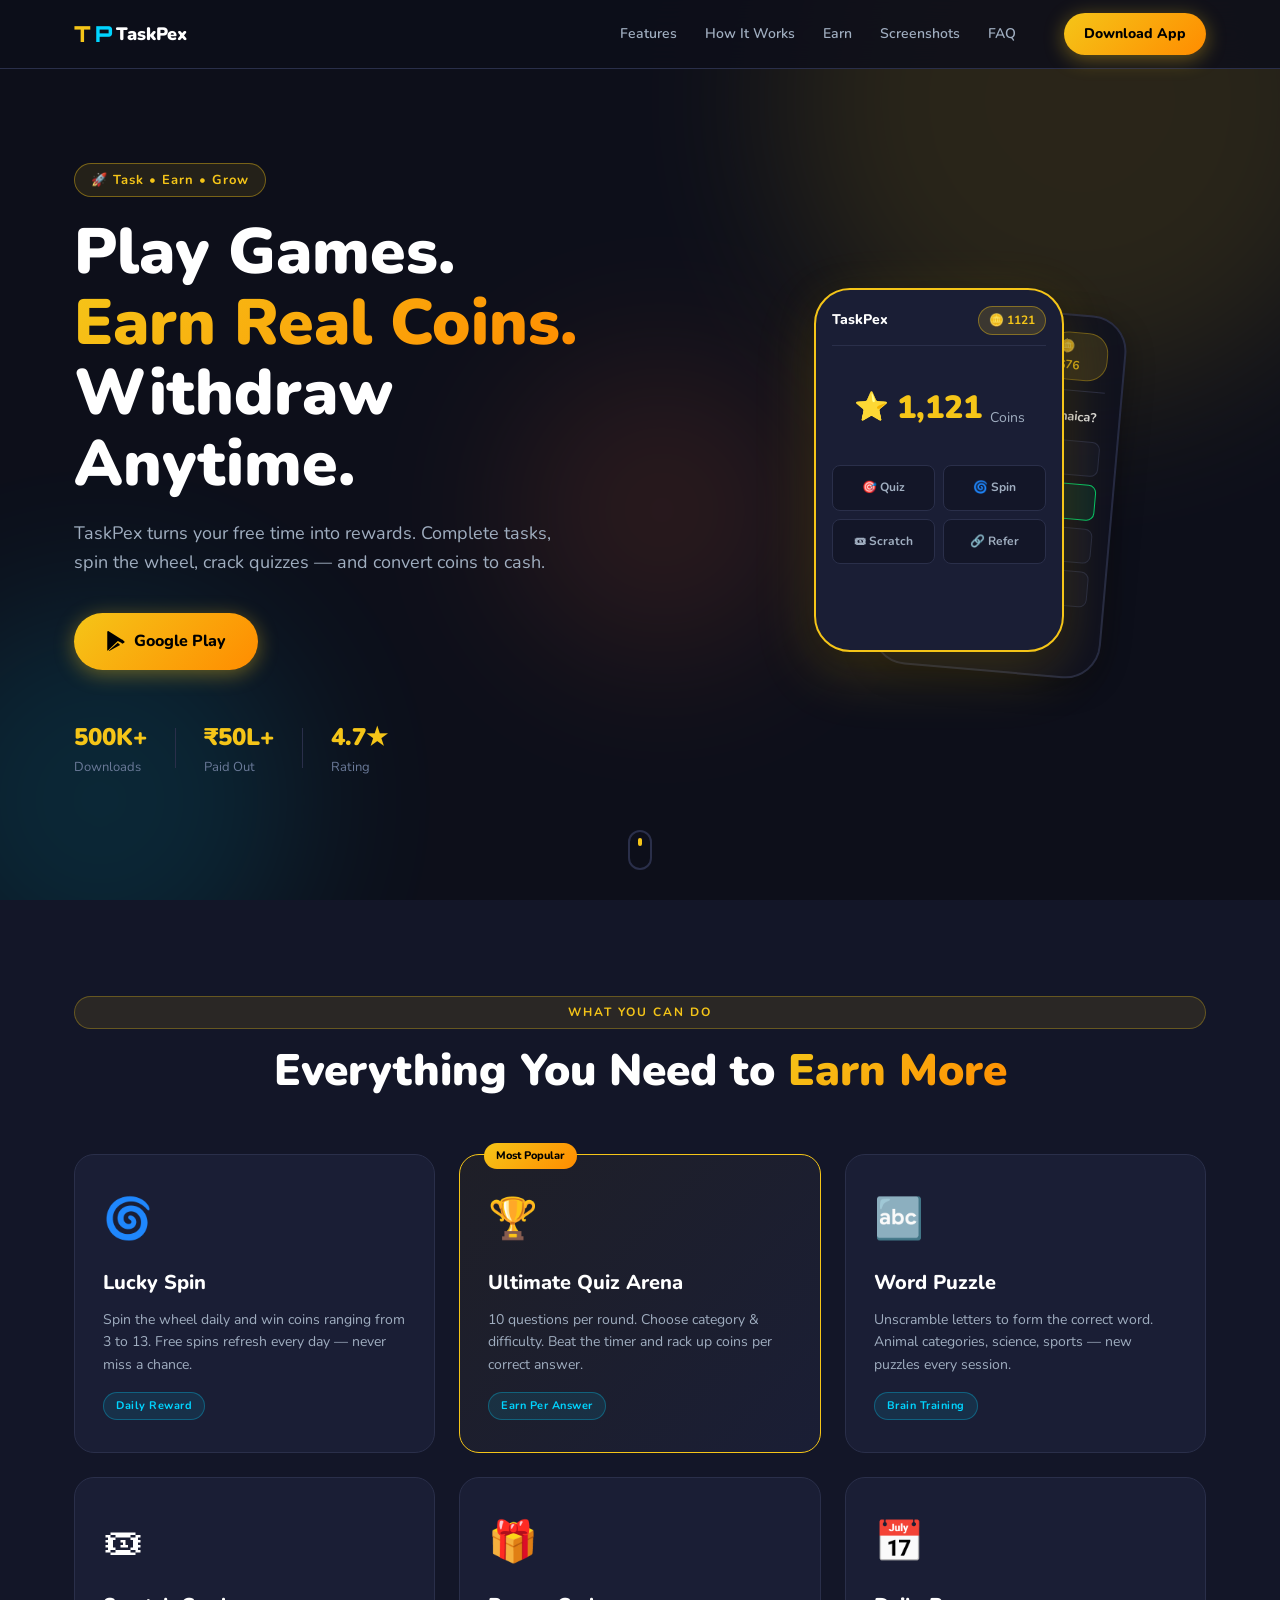
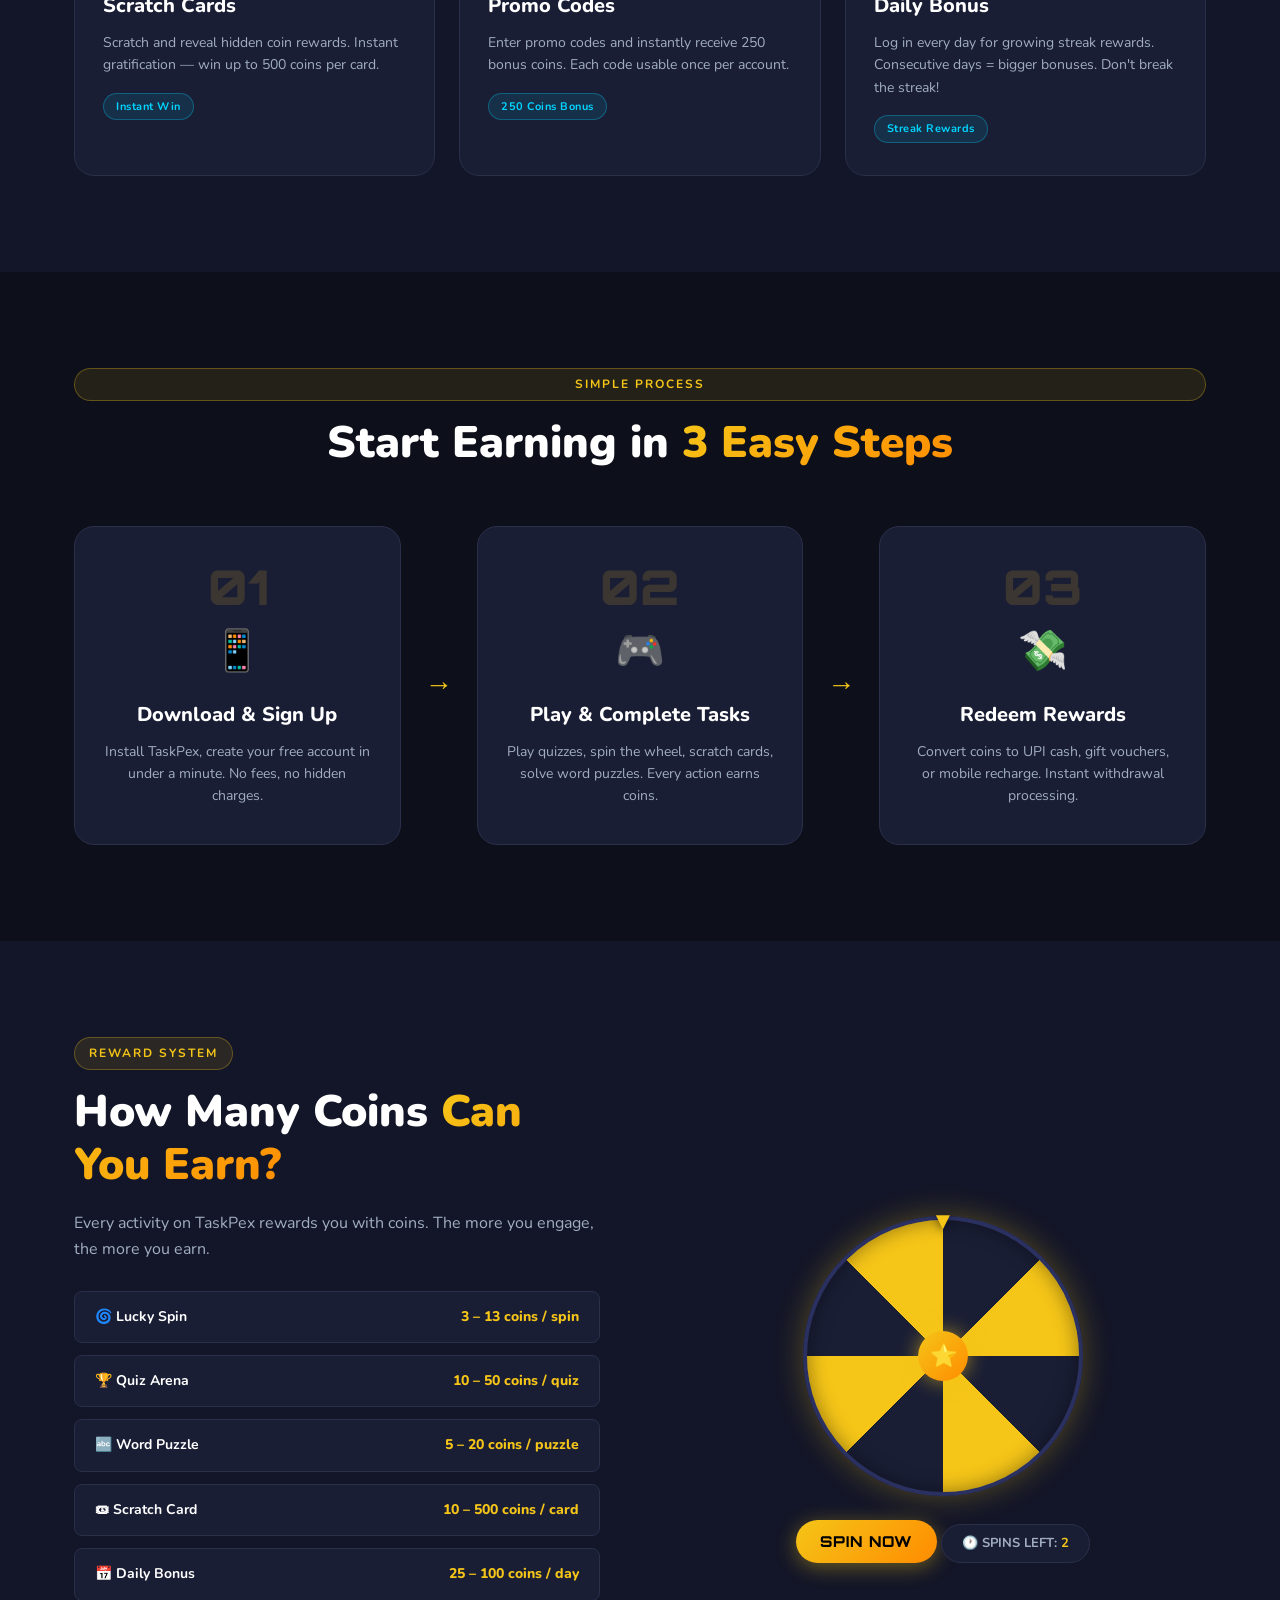
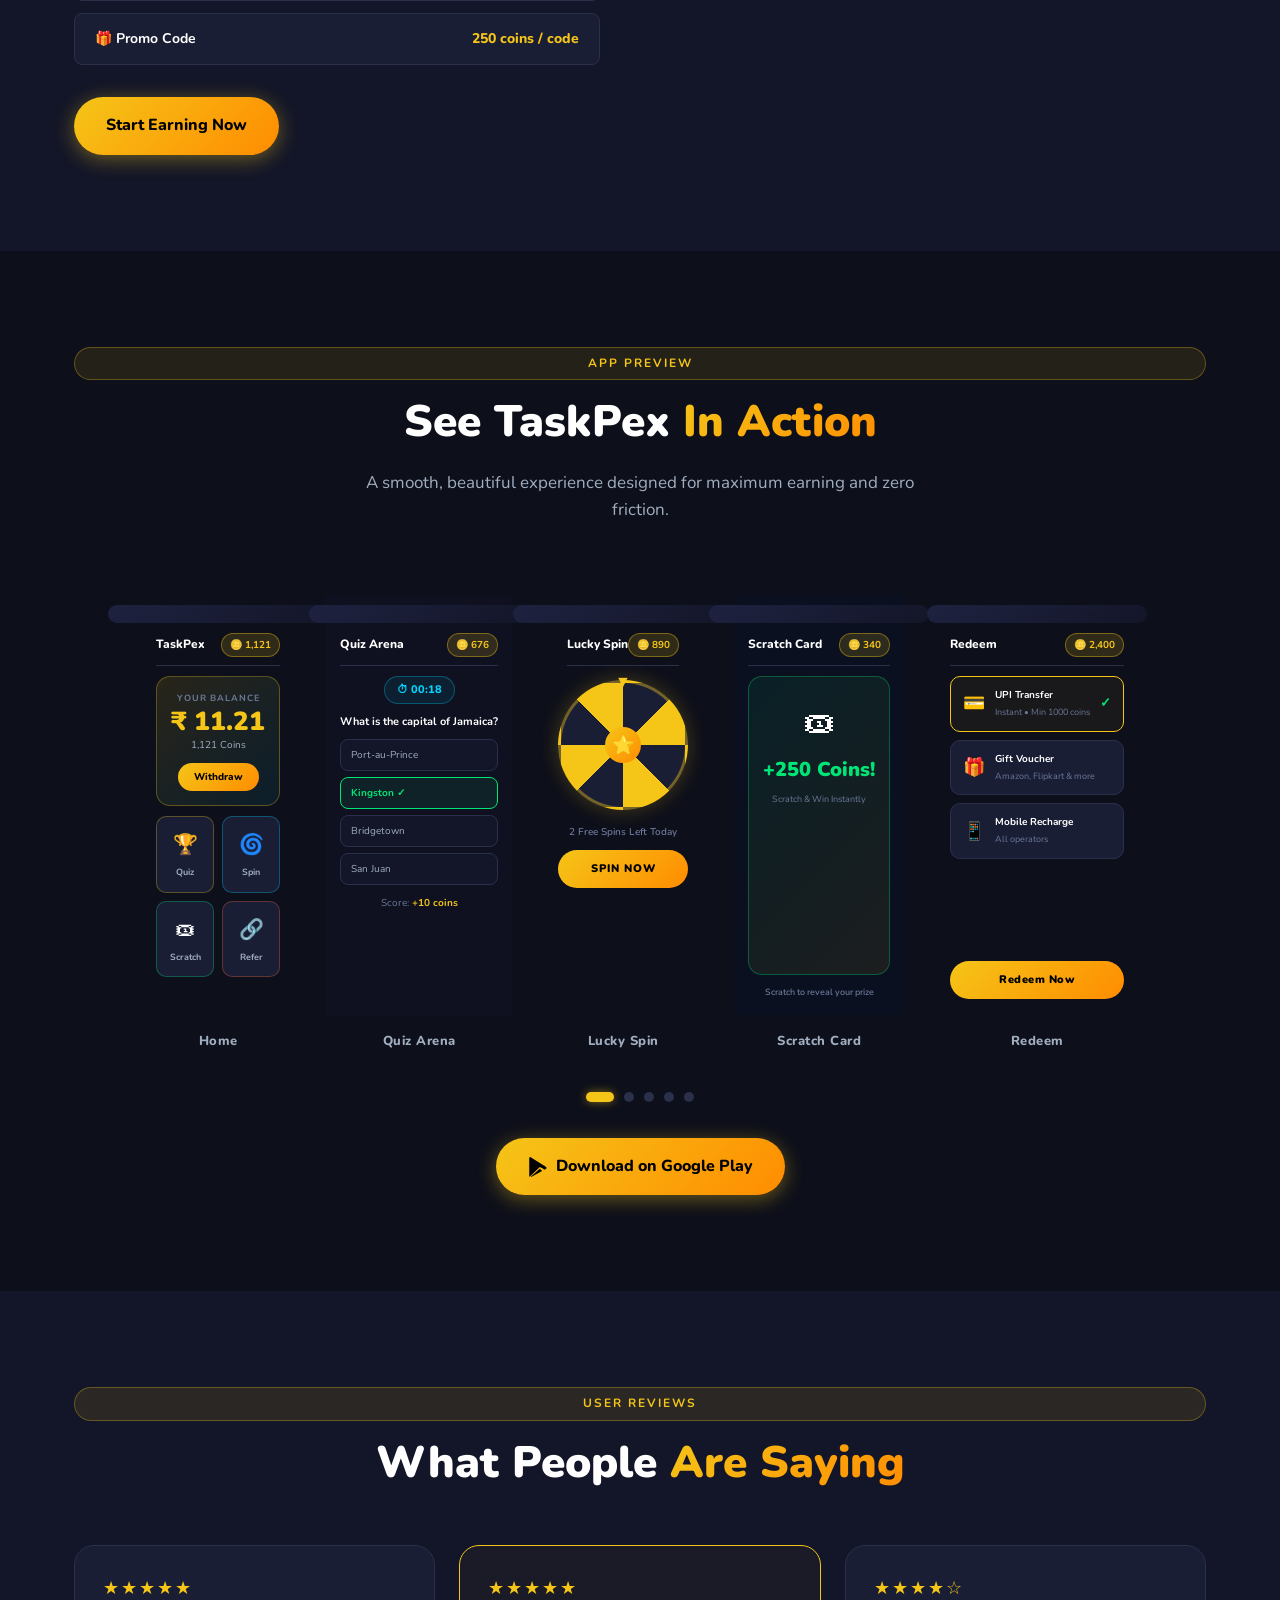
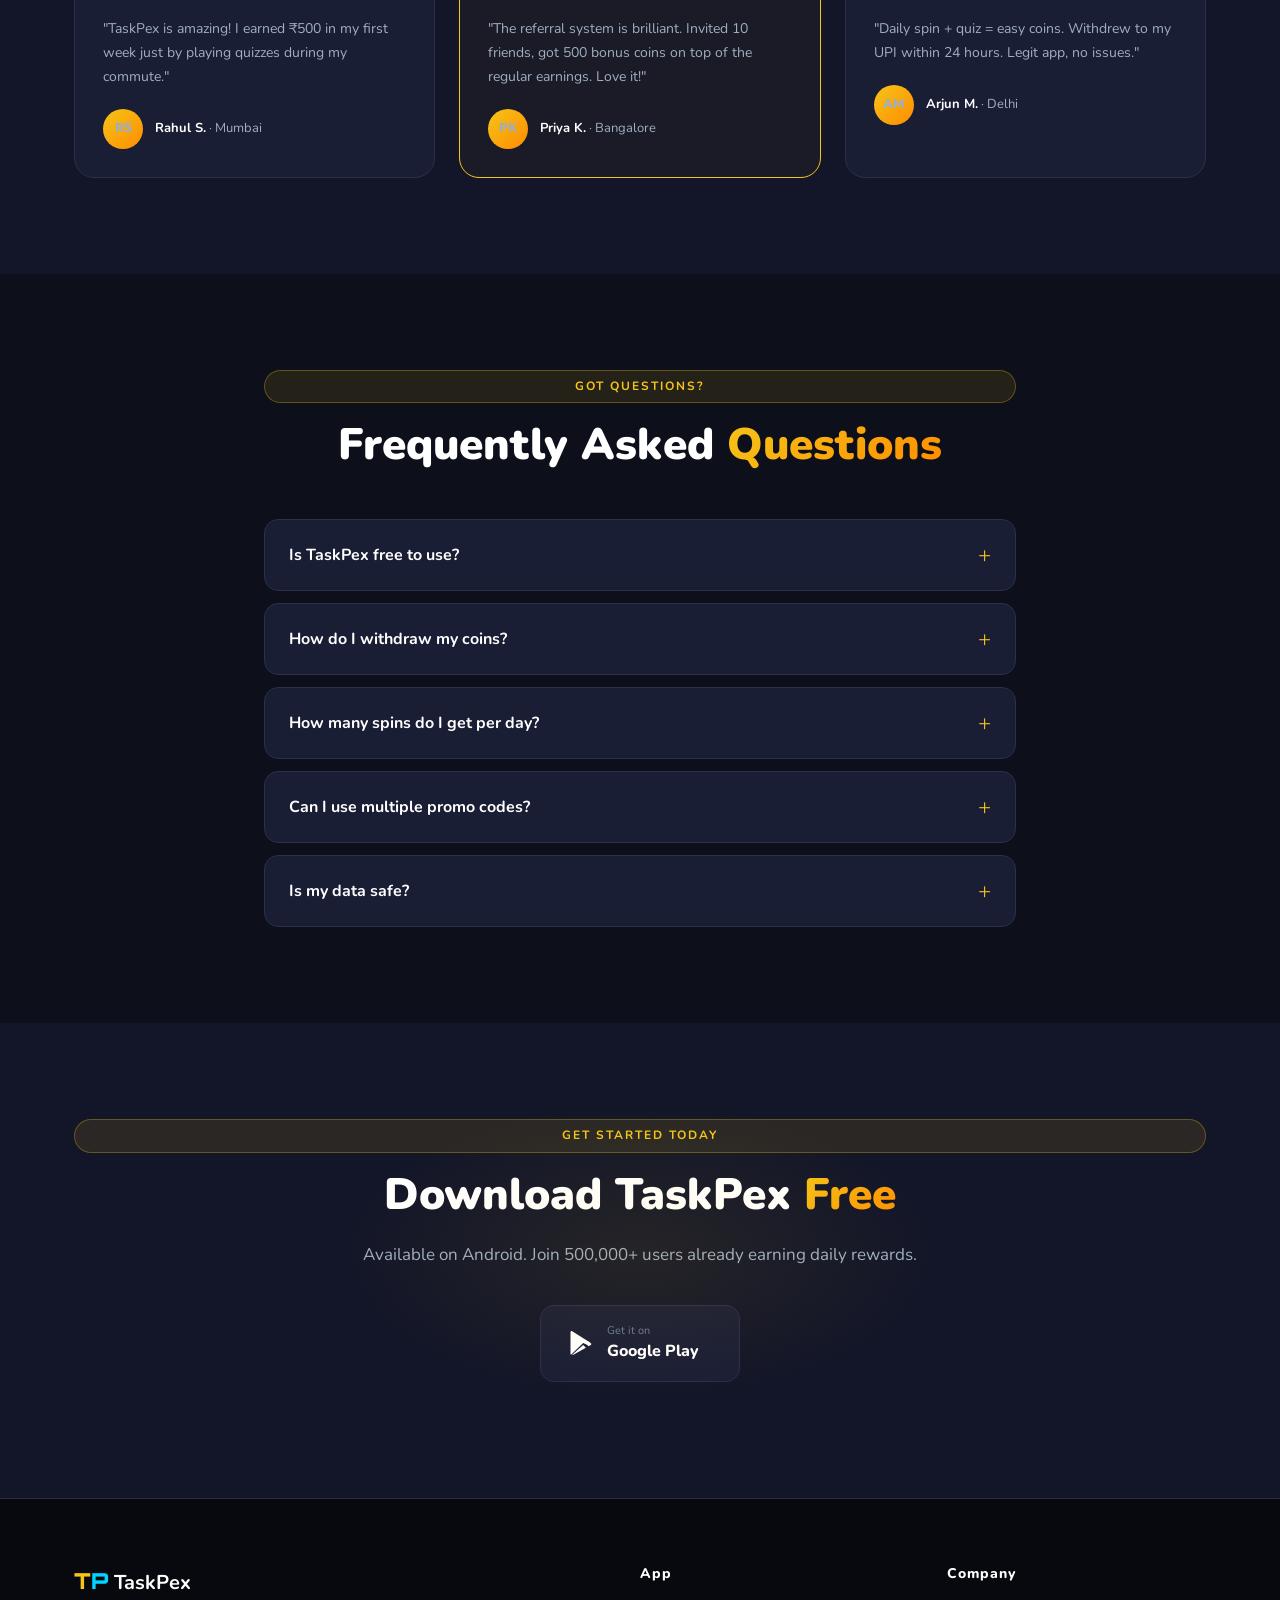
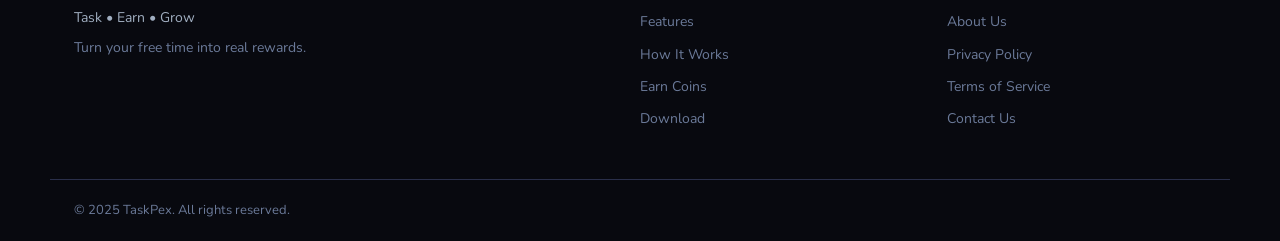
==== index.html @ 735c4cd2 "🚀 Initial release: TaskPex landing page - Dark-themed responsive landing page for the TaskPex Androi" ====
<!DOCTYPE html>
<html lang="en">
<head>
  <meta charset="UTF-8" />
  <meta name="viewport" content="width=device-width, initial-scale=1.0" />
  <title>TaskPex – Task • Earn • Grow</title>
  <link rel="stylesheet" href="css/style.css" />
  <link rel="preconnect" href="https://fonts.googleapis.com" />
  <link href="https://fonts.googleapis.com/css2?family=Nunito:wght@400;600;700;800;900&family=Orbitron:wght@700;900&display=swap" rel="stylesheet" />
</head>
<body>

  <!-- NAV -->
  <nav class="navbar" id="navbar">
    <div class="nav-inner">
      <a href="#" class="logo-wrap">
        <img src="images/logo.png" alt="TaskPex" class="logo-img" onerror="this.style.display='none';this.nextElementSibling.style.display='flex'" />
        <span class="logo-fallback" style="display:none">
          <span class="logo-t">T</span><span class="logo-p">P</span>
          <span class="logo-name">TaskPex</span>
        </span>
      </a>
      <ul class="nav-links">
        <li><a href="#features">Features</a></li>
        <li><a href="#how">How It Works</a></li>
        <li><a href="#earn">Earn</a></li>
        <li><a href="#screenshots">Screenshots</a></li>
        <li><a href="#faq">FAQ</a></li>
      </ul>
      <a href="#download" class="btn-primary nav-cta">Download App</a>
      <button class="hamburger" id="hamburger" aria-label="Menu">
        <span></span><span></span><span></span>
      </button>
    </div>
    <div class="mobile-menu" id="mobileMenu">
      <a href="#features">Features</a>
      <a href="#how">How It Works</a>
      <a href="#earn">Earn</a>
      <a href="#screenshots">Screenshots</a>
      <a href="#faq">FAQ</a>
      <a href="#download" class="btn-primary">Download App</a>
    </div>
  </nav>

  <!-- HERO -->
  <section class="hero" id="home">
    <div class="hero-bg-circles">
      <span class="circle c1"></span>
      <span class="circle c2"></span>
      <span class="circle c3"></span>
    </div>
    <div class="container hero-grid">
      <div class="hero-text">
        <span class="badge-pill">🚀 Task • Earn • Grow</span>
        <h1>Play Games.<br/><span class="gradient-text">Earn Real Coins.</span><br/>Withdraw Anytime.</h1>
        <p class="hero-sub">TaskPex turns your free time into rewards. Complete tasks, spin the wheel, crack quizzes — and convert coins to cash.</p>
        <div class="hero-actions">
          <a href="https://play.google.com/store/apps/details?id=com.app.taskpex" target="_blank" rel="noopener noreferrer" class="btn-primary btn-lg">
            <svg width="20" height="20" viewBox="0 0 24 24" fill="currentColor"><path d="M3.18 23.76c.37.21.8.22 1.19.03l12.54-7.03-2.76-2.77-10.97 9.77zm16.33-9.16L17.09 13l2.44-2.61-2.02-1.14L3.18.24C2.79.05 2.36.06 1.99.27L14.17 12 19.51 14.6zM1.99.27C1.7.46 1.5.8 1.5 1.23v21.54c0 .43.2.77.49.96L14.17 12 1.99.27zm17.52 9.97l-2.44 2.61 2.42 2.42 2.31-1.29c.66-.37.66-1.3 0-1.67l-2.29-2.07z"/></svg>
            Google Play
          </a>
        </div>
        <div class="hero-stats">
          <div class="stat"><span class="stat-num">500K+</span><span class="stat-label">Downloads</span></div>
          <div class="stat-divider"></div>
          <div class="stat"><span class="stat-num">₹50L+</span><span class="stat-label">Paid Out</span></div>
          <div class="stat-divider"></div>
          <div class="stat"><span class="stat-num">4.7★</span><span class="stat-label">Rating</span></div>
        </div>
      </div>
      <div class="hero-phones">
        <div class="phone-mockup phone-back">
          <div class="phone-screen screen-quiz">
            <div class="screen-header">
              <span class="screen-title">Ultimate Quiz Arena</span>
              <span class="coin-badge">🪙 676</span>
            </div>
            <div class="quiz-question">What is the capital of Jamaica?</div>
            <div class="quiz-options">
              <div class="quiz-opt">Port-au-Prince</div>
              <div class="quiz-opt correct">Kingston ✓</div>
              <div class="quiz-opt">Bridgetown</div>
              <div class="quiz-opt">San Juan</div>
            </div>
          </div>
        </div>
        <div class="phone-mockup phone-front">
          <div class="phone-screen screen-home">
            <div class="screen-header dark">
              <span class="screen-title">TaskPex</span>
              <span class="coin-badge">🪙 1121</span>
            </div>
            <div class="home-coins">
              <div class="coins-display">
                <span class="coins-icon">⭐</span>
                <span class="coins-val">1,121</span>
                <span class="coins-label">Coins</span>
              </div>
            </div>
            <div class="home-grid">
              <div class="home-card">🎯 Quiz</div>
              <div class="home-card">🌀 Spin</div>
              <div class="home-card">🎟 Scratch</div>
              <div class="home-card">🔗 Refer</div>
            </div>
          </div>
        </div>
      </div>
    </div>
    <div class="scroll-indicator">
      <span></span>
    </div>
  </section>

  <!-- FEATURES -->
  <section class="features section" id="features">
    <div class="container">
      <div class="section-label">What You Can Do</div>
      <h2 class="section-title">Everything You Need to <span class="gradient-text">Earn More</span></h2>
      <div class="features-grid">

        <div class="feature-card">
          <div class="feature-icon spin-icon">🌀</div>
          <h3>Lucky Spin</h3>
          <p>Spin the wheel daily and win coins ranging from 3 to 13. Free spins refresh every day — never miss a chance.</p>
          <div class="feature-tag">Daily Reward</div>
        </div>

        <div class="feature-card featured">
          <div class="feature-badge">Most Popular</div>
          <div class="feature-icon quiz-icon">🏆</div>
          <h3>Ultimate Quiz Arena</h3>
          <p>10 questions per round. Choose category & difficulty. Beat the timer and rack up coins per correct answer.</p>
          <div class="feature-tag">Earn Per Answer</div>
        </div>

        <div class="feature-card">
          <div class="feature-icon word-icon">🔤</div>
          <h3>Word Puzzle</h3>
          <p>Unscramble letters to form the correct word. Animal categories, science, sports — new puzzles every session.</p>
          <div class="feature-tag">Brain Training</div>
        </div>

        <div class="feature-card">
          <div class="feature-icon scratch-icon">🎟</div>
          <h3>Scratch Cards</h3>
          <p>Scratch and reveal hidden coin rewards. Instant gratification — win up to 500 coins per card.</p>
          <div class="feature-tag">Instant Win</div>
        </div>

        <div class="feature-card">
          <div class="feature-icon promo-icon">🎁</div>
          <h3>Promo Codes</h3>
          <p>Enter promo codes and instantly receive 250 bonus coins. Each code usable once per account.</p>
          <div class="feature-tag">250 Coins Bonus</div>
        </div>

        <div class="feature-card">
          <div class="feature-icon daily-icon">📅</div>
          <h3>Daily Bonus</h3>
          <p>Log in every day for growing streak rewards. Consecutive days = bigger bonuses. Don't break the streak!</p>
          <div class="feature-tag">Streak Rewards</div>
        </div>

      </div>
    </div>
  </section>

  <!-- HOW IT WORKS -->
  <section class="how section" id="how">
    <div class="container">
      <div class="section-label">Simple Process</div>
      <h2 class="section-title">Start Earning in <span class="gradient-text">3 Easy Steps</span></h2>
      <div class="steps-row">
        <div class="step-card">
          <div class="step-num">01</div>
          <div class="step-icon">📱</div>
          <h3>Download & Sign Up</h3>
          <p>Install TaskPex, create your free account in under a minute. No fees, no hidden charges.</p>
        </div>
        <div class="step-arrow">→</div>
        <div class="step-card">
          <div class="step-num">02</div>
          <div class="step-icon">🎮</div>
          <h3>Play & Complete Tasks</h3>
          <p>Play quizzes, spin the wheel, scratch cards, solve word puzzles. Every action earns coins.</p>
        </div>
        <div class="step-arrow">→</div>
        <div class="step-card">
          <div class="step-num">03</div>
          <div class="step-icon">💸</div>
          <h3>Redeem Rewards</h3>
          <p>Convert coins to UPI cash, gift vouchers, or mobile recharge. Instant withdrawal processing.</p>
        </div>
      </div>
    </div>
  </section>

  <!-- EARN SECTION -->
  <section class="earn section" id="earn">
    <div class="container earn-grid">
      <div class="earn-text">
        <div class="section-label">Reward System</div>
        <h2 class="section-title">How Many Coins <span class="gradient-text">Can You Earn?</span></h2>
        <p>Every activity on TaskPex rewards you with coins. The more you engage, the more you earn.</p>
        <div class="earn-table">
          <div class="earn-row">
            <span class="earn-activity">🌀 Lucky Spin</span>
            <span class="earn-range">3 – 13 coins / spin</span>
          </div>
          <div class="earn-row">
            <span class="earn-activity">🏆 Quiz Arena</span>
            <span class="earn-range">10 – 50 coins / quiz</span>
          </div>
          <div class="earn-row">
            <span class="earn-activity">🔤 Word Puzzle</span>
            <span class="earn-range">5 – 20 coins / puzzle</span>
          </div>
          <div class="earn-row">
            <span class="earn-activity">🎟 Scratch Card</span>
            <span class="earn-range">10 – 500 coins / card</span>
          </div>
          <div class="earn-row">
            <span class="earn-activity">📅 Daily Bonus</span>
            <span class="earn-range">25 – 100 coins / day</span>
          </div>
          <div class="earn-row">
            <span class="earn-activity">🎁 Promo Code</span>
            <span class="earn-range">250 coins / code</span>
          </div>
        </div>
        <a href="#download" class="btn-primary btn-lg">Start Earning Now</a>
      </div>
      <div class="earn-visual">
        <div class="spin-preview">
          <div class="wheel-wrap">
            <div class="wheel" id="demoWheel">
              <div class="wheel-segment seg1"><span>13<br/><small>Coins</small></span></div>
              <div class="wheel-segment seg2"><span>0<br/><small>Coins</small></span></div>
              <div class="wheel-segment seg3"><span>7<br/><small>Coins</small></span></div>
              <div class="wheel-segment seg4"><span>3<br/><small>Coins</small></span></div>
              <div class="wheel-segment seg5"><span>5<br/><small>Coins</small></span></div>
              <div class="wheel-segment seg6"><span>7<br/><small>Coins</small></span></div>
              <div class="wheel-segment seg7"><span>6<br/><small>Coins</small></span></div>
              <div class="wheel-segment seg8"><span>11<br/><small>Coins</small></span></div>
            </div>
            <div class="wheel-pointer">▼</div>
            <div class="wheel-center">⭐</div>
          </div>
          <button class="btn-primary spin-btn" id="spinBtn">SPIN NOW</button>
          <div class="spins-left">🕐 SPINS LEFT: <strong>2</strong></div>
        </div>
      </div>
    </div>
  </section>

  <!-- SCREENSHOTS -->
  <section class="screenshots section" id="screenshots">
    <div class="container">
      <div class="section-label">App Preview</div>
      <h2 class="section-title" style="text-align:center">See TaskPex <span class="gradient-text">In Action</span></h2>
      <p class="screenshots-sub">A smooth, beautiful experience designed for maximum earning and zero friction.</p>
      <div class="screenshots-track-wrap">
        <div class="screenshots-track" id="screenshotsTrack">

          <!-- Screen 1: Home -->
          <div class="ss-phone">
            <div class="ss-notch"></div>
            <div class="ss-screen ss-home">
              <div class="ss-topbar">
                <span class="ss-app-name">TaskPex</span>
                <span class="ss-coin-pill">🪙 1,121</span>
              </div>
              <div class="ss-balance-card">
                <div class="ss-bal-label">Your Balance</div>
                <div class="ss-bal-amount">₹ 11.21</div>
                <div class="ss-bal-coins">1,121 Coins</div>
                <div class="ss-withdraw-btn">Withdraw</div>
              </div>
              <div class="ss-grid">
                <div class="ss-tile t-quiz">🏆<span>Quiz</span></div>
                <div class="ss-tile t-spin">🌀<span>Spin</span></div>
                <div class="ss-tile t-scratch">🎟<span>Scratch</span></div>
                <div class="ss-tile t-refer">🔗<span>Refer</span></div>
              </div>
            </div>
            <div class="ss-label">Home</div>
          </div>

          <!-- Screen 2: Quiz -->
          <div class="ss-phone">
            <div class="ss-notch"></div>
            <div class="ss-screen ss-quiz">
              <div class="ss-topbar">
                <span class="ss-app-name">Quiz Arena</span>
                <span class="ss-coin-pill">🪙 676</span>
              </div>
              <div class="ss-quiz-timer">⏱ 00:18</div>
              <div class="ss-quiz-q">What is the capital of Jamaica?</div>
              <div class="ss-quiz-opts">
                <div class="ss-opt">Port-au-Prince</div>
                <div class="ss-opt ss-correct">Kingston ✓</div>
                <div class="ss-opt">Bridgetown</div>
                <div class="ss-opt">San Juan</div>
              </div>
              <div class="ss-quiz-score">Score: <b>+10 coins</b></div>
            </div>
            <div class="ss-label">Quiz Arena</div>
          </div>

          <!-- Screen 3: Spin -->
          <div class="ss-phone">
            <div class="ss-notch"></div>
            <div class="ss-screen ss-spin">
              <div class="ss-topbar">
                <span class="ss-app-name">Lucky Spin</span>
                <span class="ss-coin-pill">🪙 890</span>
              </div>
              <div class="ss-wheel-preview">
                <div class="ss-wheel">
                  <div class="ss-wheel-inner">⭐</div>
                </div>
                <div class="ss-wheel-ptr">▼</div>
              </div>
              <div class="ss-spin-info">2 Free Spins Left Today</div>
              <div class="ss-spin-btn-mock">SPIN NOW</div>
            </div>
            <div class="ss-label">Lucky Spin</div>
          </div>

          <!-- Screen 4: Scratch Card -->
          <div class="ss-phone">
            <div class="ss-notch"></div>
            <div class="ss-screen ss-scratch">
              <div class="ss-topbar">
                <span class="ss-app-name">Scratch Card</span>
                <span class="ss-coin-pill">🪙 340</span>
              </div>
              <div class="ss-scratch-card">
                <div class="ss-scratch-revealed">
                  <div class="ss-scratch-icon">🎟</div>
                  <div class="ss-scratch-win">+250 Coins!</div>
                  <div class="ss-scratch-sub">Scratch &amp; Win Instantly</div>
                </div>
              </div>
              <div class="ss-scratch-hint">Scratch to reveal your prize</div>
            </div>
            <div class="ss-label">Scratch Card</div>
          </div>

          <!-- Screen 5: Withdraw -->
          <div class="ss-phone">
            <div class="ss-notch"></div>
            <div class="ss-screen ss-withdraw">
              <div class="ss-topbar">
                <span class="ss-app-name">Redeem</span>
                <span class="ss-coin-pill">🪙 2,400</span>
              </div>
              <div class="ss-redeem-list">
                <div class="ss-redeem-item ss-redeem-active">
                  <span>💳</span>
                  <div><b>UPI Transfer</b><small>Instant • Min 1000 coins</small></div>
                  <span class="ss-check">✓</span>
                </div>
                <div class="ss-redeem-item">
                  <span>🎁</span>
                  <div><b>Gift Voucher</b><small>Amazon, Flipkart &amp; more</small></div>
                </div>
                <div class="ss-redeem-item">
                  <span>📱</span>
                  <div><b>Mobile Recharge</b><small>All operators</small></div>
                </div>
              </div>
              <div class="ss-redeem-btn-mock">Redeem Now</div>
            </div>
            <div class="ss-label">Redeem</div>
          </div>

        </div>
      </div>
      <!-- Navigation dots -->
      <div class="ss-dots" id="ssDots">
        <button class="ss-dot active" onclick="goToSlide(0)" aria-label="Home"></button>
        <button class="ss-dot" onclick="goToSlide(1)" aria-label="Quiz"></button>
        <button class="ss-dot" onclick="goToSlide(2)" aria-label="Spin"></button>
        <button class="ss-dot" onclick="goToSlide(3)" aria-label="Scratch"></button>
        <button class="ss-dot" onclick="goToSlide(4)" aria-label="Redeem"></button>
      </div>
      <div class="ss-cta">
        <a href="https://play.google.com/store/apps/details?id=com.app.taskpex" target="_blank" rel="noopener noreferrer" class="btn-primary btn-lg">
          <svg width="20" height="20" viewBox="0 0 24 24" fill="currentColor"><path d="M3.18 23.76c.37.21.8.22 1.19.03l12.54-7.03-2.76-2.77-10.97 9.77zm16.33-9.16L17.09 13l2.44-2.61-2.02-1.14L3.18.24C2.79.05 2.36.06 1.99.27L14.17 12 19.51 14.6zM1.99.27C1.7.46 1.5.8 1.5 1.23v21.54c0 .43.2.77.49.96L14.17 12 1.99.27zm17.52 9.97l-2.44 2.61 2.42 2.42 2.31-1.29c.66-.37.66-1.3 0-1.67l-2.29-2.07z"/></svg>
          Download on Google Play
        </a>
      </div>
    </div>
  </section>

  <!-- TESTIMONIALS -->
  <section class="testimonials section">
    <div class="container">
      <div class="section-label">User Reviews</div>
      <h2 class="section-title">What People <span class="gradient-text">Are Saying</span></h2>
      <div class="testimonials-grid">
        <div class="testi-card">
          <div class="testi-stars">★★★★★</div>
          <p>"TaskPex is amazing! I earned ₹500 in my first week just by playing quizzes during my commute."</p>
          <div class="testi-user"><span class="testi-avatar">RS</span><span><strong>Rahul S.</strong> · Mumbai</span></div>
        </div>
        <div class="testi-card featured">
          <div class="testi-stars">★★★★★</div>
          <p>"The referral system is brilliant. Invited 10 friends, got 500 bonus coins on top of the regular earnings. Love it!"</p>
          <div class="testi-user"><span class="testi-avatar">PK</span><span><strong>Priya K.</strong> · Bangalore</span></div>
        </div>
        <div class="testi-card">
          <div class="testi-stars">★★★★☆</div>
          <p>"Daily spin + quiz = easy coins. Withdrew to my UPI within 24 hours. Legit app, no issues."</p>
          <div class="testi-user"><span class="testi-avatar">AM</span><span><strong>Arjun M.</strong> · Delhi</span></div>
        </div>
      </div>
    </div>
  </section>

  <!-- FAQ -->
  <section class="faq section" id="faq">
    <div class="container faq-container">
      <div class="section-label">Got Questions?</div>
      <h2 class="section-title">Frequently Asked <span class="gradient-text">Questions</span></h2>
      <div class="faq-list">
        <div class="faq-item">
          <button class="faq-q" onclick="toggleFaq(this)">Is TaskPex free to use? <span>+</span></button>
          <div class="faq-a">Yes! TaskPex is completely free. Download, sign up, and start earning — no subscription or fees ever.</div>
        </div>
        <div class="faq-item">
          <button class="faq-q" onclick="toggleFaq(this)">How do I withdraw my coins? <span>+</span></button>
          <div class="faq-a">Go to the Redeem section, choose UPI / bank transfer / gift voucher, enter required coins and submit. Processed within 24–48 hours.</div>
        </div>
        <div class="faq-item">
          <button class="faq-q" onclick="toggleFaq(this)">How many spins do I get per day? <span>+</span></button>
          <div class="faq-a">You get 2 free spins daily. Spins reset every midnight. Watch ads to earn extra spins.</div>
        </div>
        <div class="faq-item">
          <button class="faq-q" onclick="toggleFaq(this)">Can I use multiple promo codes? <span>+</span></button>
          <div class="faq-a">Each promo code can be redeemed once per account. But you can use as many different valid codes as you find!</div>
        </div>
        <div class="faq-item">
          <button class="faq-q" onclick="toggleFaq(this)">Is my data safe? <span>+</span></button>
          <div class="faq-a">Absolutely. We use industry-standard encryption. We never share your personal data with third parties without your consent.</div>
        </div>
      </div>
    </div>
  </section>

  <!-- DOWNLOAD CTA -->
  <section class="download section" id="download">
    <div class="container download-inner">
      <div class="download-bg-glow"></div>
      <div class="section-label">Get Started Today</div>
      <h2 class="section-title">Download TaskPex <span class="gradient-text">Free</span></h2>
      <p>Available on Android. Join 500,000+ users already earning daily rewards.</p>
      <div class="download-btns">
        <a href="https://play.google.com/store/apps/details?id=com.app.taskpex" target="_blank" rel="noopener noreferrer" class="store-btn">
          <svg width="24" height="24" viewBox="0 0 24 24" fill="white"><path d="M3.18 23.76c.37.21.8.22 1.19.03l12.54-7.03-2.76-2.77-10.97 9.77zm16.33-9.16L17.09 13l2.44-2.61-2.02-1.14L3.18.24C2.79.05 2.36.06 1.99.27L14.17 12 19.51 14.6zM1.99.27C1.7.46 1.5.8 1.5 1.23v21.54c0 .43.2.77.49.96L14.17 12 1.99.27zm17.52 9.97l-2.44 2.61 2.42 2.42 2.31-1.29c.66-.37.66-1.3 0-1.67l-2.29-2.07z"/></svg>
          <div>
            <small>Get it on</small>
            <strong>Google Play</strong>
          </div>
        </a>
      </div>

    </div>
  </section>

  <!-- FOOTER -->
  <footer class="footer">
    <div class="container footer-inner">
      <div class="footer-brand">
        <img src="images/logo.png" alt="TaskPex" class="footer-logo" onerror="this.style.display='none';this.nextElementSibling.style.display='block'" />
        <span class="footer-logo-fallback" style="display:none"><span class="logo-t">T</span><span class="logo-p">P</span> <b>TaskPex</b></span>
        <p>Task • Earn • Grow</p>
        <p class="footer-tagline">Turn your free time into real rewards.</p>
      </div>
      <div class="footer-links">
        <h4>App</h4>
        <a href="#features">Features</a>
        <a href="#how">How It Works</a>
        <a href="#earn">Earn Coins</a>
        <a href="#download">Download</a>
      </div>
      <div class="footer-links">
        <h4>Company</h4>
        <a href="pages/about.html">About Us</a>
        <a href="pages/privacy.html">Privacy Policy</a>
        <a href="pages/terms.html">Terms of Service</a>
        <a href="pages/contact.html">Contact Us</a>
      </div>
    </div>
    <div class="footer-bottom">
      <span>© 2025 TaskPex. All rights reserved.</span>
    </div>
  </footer>

  <script src="js/main.js"></script>
</body>
</html>
---- css/style.css ----
/* ============================================
   TASKPEX — Main Stylesheet
   Theme: Dark Navy + Gold/Yellow + Cyan
   ============================================ */

:root {
  --bg-primary: #0d0f1a;
  --bg-secondary: #131628;
  --bg-card: #1a1e35;
  --bg-card-hover: #1f2440;
  --accent-gold: #f5c518;
  --accent-gold-light: #ffd93d;
  --accent-cyan: #00d4ff;
  --accent-green: #00e676;
  --accent-orange: #ff6b35;
  --text-primary: #ffffff;
  --text-secondary: #a0aec0;
  --text-muted: #6b7a99;
  --border-color: #2a2f4a;
  --border-glow: rgba(245, 197, 24, 0.3);
  --gradient-gold: linear-gradient(135deg, #f5c518, #ff8c00);
  --gradient-cyan: linear-gradient(135deg, #00d4ff, #0099cc);
  --gradient-green: linear-gradient(135deg, #00e676, #00b894);
  --gradient-hero: linear-gradient(135deg, #f5c518 0%, #ff8c00 50%, #00d4ff 100%);
  --shadow-glow: 0 0 30px rgba(245, 197, 24, 0.15);
  --shadow-card: 0 8px 32px rgba(0, 0, 0, 0.4);
  --radius-sm: 8px;
  --radius-md: 14px;
  --radius-lg: 20px;
  --radius-xl: 28px;
  --font-main: 'Nunito', sans-serif;
  --font-display: 'Orbitron', sans-serif;
}

*, *::before, *::after { box-sizing: border-box; margin: 0; padding: 0; }

html { scroll-behavior: smooth; }

body {
  font-family: var(--font-main);
  background: var(--bg-primary);
  color: var(--text-primary);
  line-height: 1.6;
  overflow-x: hidden;
}

/* ---- UTILITIES ---- */
.container { max-width: 1180px; margin: 0 auto; padding: 0 24px; }
.section { padding: 96px 0; }
.gradient-text {
  background: var(--gradient-gold);
  -webkit-background-clip: text;
  -webkit-text-fill-color: transparent;
  background-clip: text;
}
.section-label {
  display: inline-block;
  font-size: 12px;
  font-weight: 700;
  letter-spacing: 2px;
  text-transform: uppercase;
  color: var(--accent-gold);
  background: rgba(245, 197, 24, 0.1);
  border: 1px solid rgba(245, 197, 24, 0.3);
  padding: 6px 14px;
  border-radius: 20px;
  margin-bottom: 16px;
}
.section-title {
  font-size: clamp(28px, 4vw, 44px);
  font-weight: 900;
  line-height: 1.2;
  margin-bottom: 20px;
}

/* ---- BUTTONS ---- */
.btn-primary {
  display: inline-flex;
  align-items: center;
  gap: 8px;
  background: var(--gradient-gold);
  color: #000;
  font-family: var(--font-main);
  font-weight: 800;
  font-size: 15px;
  padding: 12px 24px;
  border-radius: 50px;
  border: none;
  cursor: pointer;
  text-decoration: none;
  transition: transform 0.2s, box-shadow 0.2s;
  box-shadow: 0 4px 20px rgba(245, 197, 24, 0.4);
}
.btn-primary:hover { transform: translateY(-2px); box-shadow: 0 6px 30px rgba(245, 197, 24, 0.6); }
.btn-primary.btn-lg { padding: 16px 32px; font-size: 16px; }
.btn-outline {
  display: inline-flex;
  align-items: center;
  gap: 8px;
  background: transparent;
  color: var(--text-primary);
  font-family: var(--font-main);
  font-weight: 800;
  font-size: 15px;
  padding: 12px 24px;
  border-radius: 50px;
  border: 2px solid var(--border-color);
  cursor: pointer;
  text-decoration: none;
  transition: all 0.2s;
}
.btn-outline:hover { border-color: var(--accent-gold); color: var(--accent-gold); }
.btn-outline.btn-lg { padding: 16px 32px; font-size: 16px; }

/* ---- NAVBAR ---- */
.navbar {
  position: fixed;
  top: 0; left: 0; right: 0;
  z-index: 1000;
  background: rgba(13, 15, 26, 0.85);
  backdrop-filter: blur(20px);
  border-bottom: 1px solid var(--border-color);
  transition: background 0.3s;
}
.navbar.scrolled { background: rgba(13, 15, 26, 0.98); }
.nav-inner {
  max-width: 1180px;
  margin: 0 auto;
  padding: 0 24px;
  height: 68px;
  display: flex;
  align-items: center;
  gap: 32px;
}
.logo-wrap { display: flex; align-items: center; gap: 10px; text-decoration: none; }
.logo-img { height: 40px; width: 40px; border-radius: 10px; object-fit: contain; }
.logo-fallback {
  display: flex;
  align-items: center;
  gap: 4px;
}
.logo-t { font-family: var(--font-display); font-size: 22px; color: var(--accent-gold); font-weight: 900; }
.logo-p { font-family: var(--font-display); font-size: 22px; color: var(--accent-cyan); font-weight: 900; }
.logo-name { font-weight: 900; font-size: 18px; color: var(--text-primary); }
.nav-links {
  display: flex;
  list-style: none;
  gap: 28px;
  margin-left: auto;
}
.nav-links a {
  color: var(--text-secondary);
  text-decoration: none;
  font-weight: 600;
  font-size: 14px;
  transition: color 0.2s;
}
.nav-links a:hover { color: var(--accent-gold); }
.nav-cta { margin-left: 16px; padding: 10px 20px; font-size: 14px; }
.hamburger {
  display: none;
  flex-direction: column;
  gap: 5px;
  background: none;
  border: none;
  cursor: pointer;
  margin-left: auto;
}
.hamburger span { display: block; width: 24px; height: 2px; background: var(--text-primary); border-radius: 2px; transition: all 0.3s; }
.mobile-menu {
  display: none;
  flex-direction: column;
  padding: 16px 24px 24px;
  gap: 16px;
  border-top: 1px solid var(--border-color);
}
.mobile-menu a {
  color: var(--text-secondary);
  text-decoration: none;
  font-weight: 600;
  font-size: 16px;
}
.mobile-menu.open { display: flex; }

/* ---- HERO ---- */
.hero {
  min-height: 100vh;
  display: flex;
  align-items: center;
  padding: 120px 0 80px;
  position: relative;
  overflow: hidden;
}
.hero-bg-circles { position: absolute; inset: 0; pointer-events: none; }
.circle {
  position: absolute;
  border-radius: 50%;
  filter: blur(80px);
  opacity: 0.12;
}
.c1 { width: 600px; height: 600px; background: var(--accent-gold); top: -200px; right: -100px; animation: pulse 8s ease-in-out infinite; }
.c2 { width: 400px; height: 400px; background: var(--accent-cyan); bottom: -100px; left: -100px; animation: pulse 10s ease-in-out infinite 2s; }
.c3 { width: 300px; height: 300px; background: var(--accent-orange); top: 40%; left: 40%; animation: pulse 12s ease-in-out infinite 4s; }
@keyframes pulse { 0%,100% { transform: scale(1); } 50% { transform: scale(1.2); } }

.hero-grid {
  display: grid;
  grid-template-columns: 1fr 1fr;
  gap: 64px;
  align-items: center;
}
.hero-text { position: relative; z-index: 1; }
.badge-pill {
  display: inline-block;
  background: rgba(245, 197, 24, 0.1);
  border: 1px solid rgba(245, 197, 24, 0.4);
  color: var(--accent-gold);
  font-weight: 700;
  font-size: 13px;
  padding: 6px 16px;
  border-radius: 20px;
  margin-bottom: 20px;
  letter-spacing: 1px;
}
.hero-text h1 {
  font-size: clamp(36px, 5vw, 64px);
  font-weight: 900;
  line-height: 1.1;
  margin-bottom: 20px;
}
.hero-sub { color: var(--text-secondary); font-size: 18px; margin-bottom: 36px; max-width: 480px; }
.hero-actions { display: flex; gap: 16px; flex-wrap: wrap; margin-bottom: 48px; }
.hero-stats { display: flex; align-items: center; gap: 28px; }
.stat { display: flex; flex-direction: column; }
.stat-num { font-size: 24px; font-weight: 900; color: var(--accent-gold); }
.stat-label { font-size: 13px; color: var(--text-muted); }
.stat-divider { width: 1px; height: 40px; background: var(--border-color); }

/* Phone mockups */
.hero-phones {
  position: relative;
  height: 550px;
  display: flex;
  justify-content: center;
  align-items: center;
}
.phone-mockup {
  position: absolute;
  width: 240px;
  background: var(--bg-card);
  border-radius: 36px;
  border: 2px solid var(--border-color);
  overflow: hidden;
  box-shadow: var(--shadow-card);
}
.phone-front {
  width: 250px;
  z-index: 2;
  transform: translateY(0);
  border-color: var(--accent-gold);
  box-shadow: 0 20px 60px rgba(245, 197, 24, 0.2), var(--shadow-card);
}
.phone-back {
  width: 230px;
  z-index: 1;
  transform: translateX(60px) translateY(20px) rotate(5deg);
  opacity: 0.85;
}
.phone-screen { padding: 16px; min-height: 360px; }
.screen-header {
  display: flex;
  justify-content: space-between;
  align-items: center;
  margin-bottom: 16px;
  padding-bottom: 10px;
  border-bottom: 1px solid var(--border-color);
}
.screen-header.dark { background: transparent; }
.screen-title { font-weight: 800; font-size: 14px; color: var(--text-primary); }
.coin-badge {
  background: rgba(245, 197, 24, 0.15);
  border: 1px solid rgba(245, 197, 24, 0.4);
  color: var(--accent-gold);
  font-weight: 700;
  font-size: 12px;
  padding: 4px 10px;
  border-radius: 20px;
}
.home-coins {
  text-align: center;
  padding: 20px 0;
}
.coins-display { display: flex; align-items: center; justify-content: center; gap: 8px; }
.coins-icon { font-size: 28px; }
.coins-val { font-size: 32px; font-weight: 900; color: var(--accent-gold); }
.coins-label { font-size: 14px; color: var(--text-secondary); align-self: flex-end; margin-bottom: 4px; }
.home-grid {
  display: grid;
  grid-template-columns: 1fr 1fr;
  gap: 8px;
  margin-top: 12px;
}
.home-card {
  background: var(--bg-secondary);
  border: 1px solid var(--border-color);
  border-radius: var(--radius-sm);
  padding: 12px 8px;
  text-align: center;
  font-size: 12px;
  font-weight: 700;
  color: var(--text-secondary);
}
.screen-quiz { background: #0f1120; }
.quiz-question {
  font-size: 13px;
  font-weight: 700;
  margin-bottom: 14px;
  color: var(--text-primary);
  line-height: 1.4;
}
.quiz-options { display: flex; flex-direction: column; gap: 8px; }
.quiz-opt {
  background: var(--bg-secondary);
  border: 1px solid var(--border-color);
  border-radius: 8px;
  padding: 8px 12px;
  font-size: 11px;
  color: var(--text-secondary);
}
.quiz-opt.correct {
  border-color: var(--accent-green);
  color: var(--accent-green);
  background: rgba(0, 230, 118, 0.1);
}

.scroll-indicator {
  position: absolute;
  bottom: 30px;
  left: 50%;
  transform: translateX(-50%);
}
.scroll-indicator span {
  display: block;
  width: 24px;
  height: 40px;
  border: 2px solid var(--border-color);
  border-radius: 12px;
  position: relative;
}
.scroll-indicator span::after {
  content: '';
  display: block;
  width: 4px;
  height: 8px;
  background: var(--accent-gold);
  border-radius: 2px;
  position: absolute;
  top: 6px;
  left: 50%;
  transform: translateX(-50%);
  animation: scrollDown 2s infinite;
}
@keyframes scrollDown { 0%,100%{top:6px;opacity:1} 50%{top:20px;opacity:0.3} }

/* ---- FEATURES ---- */
.features { background: var(--bg-secondary); }
.features .section-title, .features .section-label { text-align: center; display: block; margin-left: auto; margin-right: auto; }
.features-grid {
  display: grid;
  grid-template-columns: repeat(3, 1fr);
  gap: 24px;
  margin-top: 56px;
}
.feature-card {
  background: var(--bg-card);
  border: 1px solid var(--border-color);
  border-radius: var(--radius-lg);
  padding: 32px 28px;
  transition: all 0.3s;
  position: relative;
}
.feature-card:hover {
  transform: translateY(-6px);
  border-color: var(--accent-gold);
  box-shadow: 0 20px 40px rgba(245, 197, 24, 0.1);
}
.feature-card.featured {
  border-color: var(--accent-gold);
  background: linear-gradient(135deg, rgba(245, 197, 24, 0.05) 0%, var(--bg-card) 100%);
}
.feature-badge {
  position: absolute;
  top: -12px;
  left: 24px;
  background: var(--gradient-gold);
  color: #000;
  font-size: 11px;
  font-weight: 800;
  padding: 4px 12px;
  border-radius: 20px;
}
.feature-icon {
  font-size: 40px;
  margin-bottom: 16px;
  display: block;
}
.feature-card h3 { font-size: 20px; font-weight: 800; margin-bottom: 10px; }
.feature-card p { color: var(--text-secondary); font-size: 14px; line-height: 1.6; margin-bottom: 16px; }
.feature-tag {
  display: inline-block;
  background: rgba(0, 212, 255, 0.1);
  border: 1px solid rgba(0, 212, 255, 0.3);
  color: var(--accent-cyan);
  font-size: 11px;
  font-weight: 700;
  padding: 4px 12px;
  border-radius: 20px;
  letter-spacing: 0.5px;
}

/* ---- HOW IT WORKS ---- */
.how .section-title, .how .section-label { text-align: center; display: block; }
.steps-row {
  display: flex;
  align-items: center;
  gap: 24px;
  margin-top: 56px;
}
.step-card {
  flex: 1;
  background: var(--bg-card);
  border: 1px solid var(--border-color);
  border-radius: var(--radius-lg);
  padding: 36px 28px;
  text-align: center;
  transition: all 0.3s;
}
.step-card:hover { border-color: var(--accent-gold); transform: translateY(-4px); }
.step-num {
  font-family: var(--font-display);
  font-size: 48px;
  font-weight: 900;
  color: rgba(245, 197, 24, 0.15);
  line-height: 1;
  margin-bottom: 8px;
}
.step-icon { font-size: 40px; margin-bottom: 16px; }
.step-card h3 { font-size: 20px; font-weight: 800; margin-bottom: 10px; }
.step-card p { color: var(--text-secondary); font-size: 14px; }
.step-arrow { font-size: 28px; color: var(--accent-gold); flex-shrink: 0; }

/* ---- EARN ---- */
.earn { background: var(--bg-secondary); }
.earn-grid {
  display: grid;
  grid-template-columns: 1fr 1fr;
  gap: 80px;
  align-items: center;
}
.earn-text p { color: var(--text-secondary); margin-bottom: 28px; }
.earn-table { margin-bottom: 32px; display: flex; flex-direction: column; gap: 12px; }
.earn-row {
  display: flex;
  justify-content: space-between;
  align-items: center;
  background: var(--bg-card);
  border: 1px solid var(--border-color);
  border-radius: var(--radius-sm);
  padding: 14px 20px;
  transition: border-color 0.2s;
}
.earn-row:hover { border-color: var(--accent-gold); }
.earn-activity { font-weight: 700; font-size: 14px; }
.earn-range {
  font-weight: 800;
  color: var(--accent-gold);
  font-size: 14px;
}

/* Spin Wheel Preview */
.spin-preview { text-align: center; }
.wheel-wrap { position: relative; width: 280px; height: 280px; margin: 0 auto 24px; }
.wheel {
  width: 100%;
  height: 100%;
  border-radius: 50%;
  border: 4px solid #2a3060;
  position: relative;
  overflow: hidden;
  background: conic-gradient(
    #1a1e35 0deg 45deg,
    #f5c518 45deg 90deg,
    #1a1e35 90deg 135deg,
    #f5c518 135deg 180deg,
    #1a1e35 180deg 225deg,
    #f5c518 225deg 270deg,
    #1a1e35 270deg 315deg,
    #f5c518 315deg 360deg
  );
  transition: transform 3s cubic-bezier(0.17, 0.67, 0.12, 0.99);
  box-shadow: 0 0 30px rgba(245,197,24,0.3), inset 0 0 20px rgba(0,0,0,0.4);
}
.wheel-pointer {
  position: absolute;
  top: -14px;
  left: 50%;
  transform: translateX(-50%);
  font-size: 24px;
  color: var(--accent-gold);
  z-index: 10;
  filter: drop-shadow(0 2px 4px rgba(0,0,0,0.5));
}
.wheel-center {
  position: absolute;
  top: 50%;
  left: 50%;
  transform: translate(-50%, -50%);
  width: 50px;
  height: 50px;
  background: var(--gradient-gold);
  border-radius: 50%;
  display: flex;
  align-items: center;
  justify-content: center;
  font-size: 22px;
  z-index: 5;
  box-shadow: 0 0 20px rgba(245,197,24,0.6);
}
.wheel-segment {
  display: none; /* using conic-gradient instead */
}
.spin-btn { font-family: var(--font-display); letter-spacing: 1px; margin-bottom: 12px; }
.spins-left {
  display: inline-block;
  background: var(--bg-card);
  border: 1px solid var(--border-color);
  padding: 8px 20px;
  border-radius: 20px;
  font-size: 13px;
  font-weight: 700;
  color: var(--text-secondary);
}
.spins-left strong { color: var(--accent-gold); }

/* ---- REFERRAL ---- */
.referral .section-label, .referral .section-title { text-align: center; display: block; }
.referral-grid {
  display: grid;
  grid-template-columns: 1fr 1fr;
  gap: 48px;
  margin-top: 56px;
  align-items: start;
}
.referral-sub { color: var(--text-secondary); margin-bottom: 24px; }
.referral-code-box {
  background: var(--bg-card);
  border: 1px solid var(--border-color);
  border-radius: var(--radius-md);
  padding: 24px;
  margin-bottom: 32px;
}
.rc-label { display: block; font-size: 11px; font-weight: 700; letter-spacing: 2px; color: var(--text-muted); margin-bottom: 8px; }
.rc-code { display: block; font-size: 36px; font-weight: 900; color: var(--accent-green); letter-spacing: 4px; margin-bottom: 16px; }
.rc-copy {
  background: transparent;
  border: 1px solid var(--border-color);
  color: var(--text-secondary);
  padding: 8px 16px;
  border-radius: 8px;
  cursor: pointer;
  font-weight: 600;
  transition: all 0.2s;
}
.rc-copy:hover { border-color: var(--accent-gold); color: var(--accent-gold); }
.milestones h4 { font-size: 16px; font-weight: 800; margin-bottom: 16px; color: var(--text-secondary); }
.milestone-row { display: flex; align-items: center; gap: 8px; }
.milestone { text-align: center; flex: 1; font-size: 12px; color: var(--text-secondary); }
.ms-coin { font-size: 20px; margin-bottom: 4px; }
.ms-reward { color: var(--accent-gold); font-weight: 800; margin-top: 2px; }
.milestone-line { flex: 0 0 40px; height: 2px; background: var(--border-color); }
.referral-stats { display: flex; flex-direction: column; gap: 16px; }
.ref-stat-card {
  background: var(--bg-card);
  border: 1px solid var(--border-color);
  border-radius: var(--radius-md);
  padding: 24px;
  text-align: center;
  flex-direction: row;
  display: flex;
  align-items: center;
  gap: 16px;
}
.ref-stat-card.highlight { border-color: var(--accent-gold); background: rgba(245,197,24,0.05); }
.ref-stat-icon { font-size: 32px; }
.ref-stat-val { font-size: 32px; font-weight: 900; color: var(--accent-gold); }
.ref-stat-label { font-size: 13px; color: var(--text-muted); }
.ref-stat-cta {
  background: var(--bg-card);
  border: 1px dashed var(--border-color);
  border-radius: var(--radius-md);
  padding: 24px;
  text-align: center;
}
.ref-stat-cta p { color: var(--text-secondary); font-size: 14px; margin-bottom: 16px; }

/* ---- TESTIMONIALS ---- */
.testimonials { background: var(--bg-secondary); }
.testimonials .section-label, .testimonials .section-title { text-align: center; display: block; }
.testimonials-grid {
  display: grid;
  grid-template-columns: repeat(3, 1fr);
  gap: 24px;
  margin-top: 56px;
}
.testi-card {
  background: var(--bg-card);
  border: 1px solid var(--border-color);
  border-radius: var(--radius-lg);
  padding: 28px;
  transition: all 0.3s;
}
.testi-card:hover { border-color: var(--accent-gold); transform: translateY(-4px); }
.testi-card.featured { border-color: var(--accent-gold); background: rgba(245,197,24,0.03); }
.testi-stars { color: var(--accent-gold); font-size: 18px; margin-bottom: 14px; letter-spacing: 2px; }
.testi-card p { color: var(--text-secondary); font-size: 14px; line-height: 1.7; margin-bottom: 20px; }
.testi-user { display: flex; align-items: center; gap: 12px; }
.testi-avatar {
  width: 40px; height: 40px;
  background: var(--gradient-gold);
  border-radius: 50%;
  display: flex;
  align-items: center;
  justify-content: center;
  font-weight: 900;
  font-size: 13px;
  color: #000;
  flex-shrink: 0;
}
.testi-user span { font-size: 13px; color: var(--text-secondary); }
.testi-user strong { color: var(--text-primary); }

/* ---- FAQ ---- */
.faq-container { max-width: 800px; }
.faq .section-label, .faq .section-title { text-align: center; display: block; }
.faq-list { margin-top: 48px; display: flex; flex-direction: column; gap: 12px; }
.faq-item {
  background: var(--bg-card);
  border: 1px solid var(--border-color);
  border-radius: var(--radius-md);
  overflow: hidden;
  transition: border-color 0.2s;
}
.faq-item:hover { border-color: var(--accent-gold); }
.faq-q {
  width: 100%;
  background: none;
  border: none;
  color: var(--text-primary);
  font-family: var(--font-main);
  font-size: 16px;
  font-weight: 700;
  text-align: left;
  padding: 20px 24px;
  cursor: pointer;
  display: flex;
  justify-content: space-between;
  align-items: center;
}
.faq-q span { color: var(--accent-gold); font-size: 22px; font-weight: 300; flex-shrink: 0; }
.faq-a {
  max-height: 0;
  overflow: hidden;
  color: var(--text-secondary);
  font-size: 14px;
  line-height: 1.7;
  padding: 0 24px;
  transition: all 0.3s;
}
.faq-a.open { max-height: 200px; padding: 0 24px 20px; }

/* ---- DOWNLOAD ---- */
.download { background: var(--bg-secondary); }
.download-inner {
  text-align: center;
  position: relative;
}
.download-bg-glow {
  position: absolute;
  top: 50%;
  left: 50%;
  transform: translate(-50%, -50%);
  width: 600px;
  height: 300px;
  background: radial-gradient(ellipse, rgba(245,197,24,0.08) 0%, transparent 70%);
  pointer-events: none;
}
.download .section-label, .download .section-title { display: block; }
.download p { color: var(--text-secondary); margin-bottom: 36px; font-size: 17px; }
.download-btns { display: flex; justify-content: center; gap: 16px; flex-wrap: wrap; margin-bottom: 20px; }
.store-btn {
  display: inline-flex;
  align-items: center;
  gap: 14px;
  background: var(--bg-card);
  border: 1px solid var(--border-color);
  color: var(--text-primary);
  text-decoration: none;
  padding: 16px 28px;
  border-radius: var(--radius-md);
  min-width: 200px;
  transition: all 0.3s;
}
.store-btn:hover { border-color: var(--accent-gold); background: rgba(245,197,24,0.05); transform: translateY(-2px); }
.store-btn div { display: flex; flex-direction: column; text-align: left; }
.store-btn small { font-size: 11px; color: var(--text-muted); }
.store-btn strong { font-size: 16px; font-weight: 800; }
.package-note { color: var(--text-muted); font-size: 12px; font-family: monospace; }

/* ---- SCREENSHOTS ---- */
.screenshots { background: var(--bg-primary); overflow: hidden; }
.screenshots .section-label,
.screenshots .section-title { display: block; text-align: center; }
.screenshots-sub {
  text-align: center;
  color: var(--text-secondary);
  font-size: 17px;
  max-width: 560px;
  margin: 0 auto 56px;
}
.screenshots-track-wrap {
  overflow: hidden;
  position: relative;
}
.screenshots-track {
  display: flex;
  gap: 32px;
  justify-content: center;
  flex-wrap: nowrap;
  transition: transform 0.5s cubic-bezier(0.4, 0, 0.2, 1);
  padding: 16px 0 32px;
}
/* Phone shell */
.ss-phone {
  flex-shrink: 0;
  display: flex;
  flex-direction: column;
  align-items: center;
  gap: 16px;
  transition: transform 0.3s, opacity 0.3s;
}
.ss-phone:hover { transform: translateY(-8px); }
.ss-phone > div:first-child { /* outer frame */
  background: linear-gradient(145deg, #1e2240, #131628);
  border: 2px solid var(--border-color);
  border-radius: 36px;
  width: 220px;
  min-height: 420px;
  position: relative;
  overflow: hidden;
  box-shadow: 0 24px 60px rgba(0,0,0,0.5), 0 0 0 1px rgba(255,255,255,0.05);
  padding: 0;
}
.ss-notch {
  position: absolute !important;
  top: 10px;
  left: 50%;
  transform: translateX(-50%);
  width: 60px;
  height: 18px;
  background: #0d0f1a;
  border-radius: 20px;
  z-index: 10;
  min-height: unset !important;
  border: none !important;
  box-shadow: none !important;
  padding: 0 !important;
}
.ss-screen {
  padding: 38px 14px 16px;
  min-height: 420px;
  display: flex;
  flex-direction: column;
  gap: 10px;
  background: var(--bg-primary);
}
.ss-topbar {
  display: flex;
  justify-content: space-between;
  align-items: center;
  padding-bottom: 8px;
  border-bottom: 1px solid var(--border-color);
}
.ss-app-name { font-size: 12px; font-weight: 800; color: var(--text-primary); }
.ss-coin-pill {
  background: rgba(245,197,24,0.15);
  border: 1px solid rgba(245,197,24,0.4);
  color: var(--accent-gold);
  font-size: 10px;
  font-weight: 700;
  padding: 3px 8px;
  border-radius: 20px;
}
/* Home screen */
.ss-home { background: var(--bg-primary); }
.ss-balance-card {
  background: linear-gradient(135deg, rgba(245,197,24,0.12), rgba(0,212,255,0.08));
  border: 1px solid rgba(245,197,24,0.3);
  border-radius: 14px;
  padding: 14px;
  text-align: center;
}
.ss-bal-label { font-size: 9px; font-weight: 700; color: var(--text-muted); text-transform: uppercase; letter-spacing: 1px; margin-bottom: 4px; }
.ss-bal-amount { font-size: 26px; font-weight: 900; color: var(--accent-gold); line-height: 1; }
.ss-bal-coins { font-size: 10px; color: var(--text-secondary); margin: 2px 0 10px; }
.ss-withdraw-btn {
  display: inline-block;
  background: var(--gradient-gold);
  color: #000;
  font-size: 10px;
  font-weight: 800;
  padding: 6px 16px;
  border-radius: 20px;
  text-decoration: none;
}
.ss-grid {
  display: grid;
  grid-template-columns: 1fr 1fr;
  gap: 8px;
}
.ss-tile {
  background: var(--bg-card);
  border: 1px solid var(--border-color);
  border-radius: 10px;
  padding: 12px 8px;
  display: flex;
  flex-direction: column;
  align-items: center;
  gap: 4px;
  font-size: 20px;
  transition: border-color 0.2s;
}
.ss-tile span { font-size: 9px; font-weight: 700; color: var(--text-secondary); }
.t-quiz { border-color: rgba(245,197,24,0.3); }
.t-spin { border-color: rgba(0,212,255,0.3); }
.t-scratch { border-color: rgba(0,230,118,0.3); }
.t-refer { border-color: rgba(255,107,53,0.3); }
/* Quiz screen */
.ss-quiz { background: #0f1120; }
.ss-quiz-timer {
  text-align: center;
  font-size: 11px;
  font-weight: 800;
  color: var(--accent-cyan);
  background: rgba(0,212,255,0.08);
  border: 1px solid rgba(0,212,255,0.3);
  border-radius: 20px;
  padding: 4px 12px;
  align-self: center;
}
.ss-quiz-q {
  font-size: 11px;
  font-weight: 700;
  color: var(--text-primary);
  line-height: 1.4;
  text-align: center;
}
.ss-quiz-opts { display: flex; flex-direction: column; gap: 6px; }
.ss-opt {
  background: var(--bg-secondary);
  border: 1px solid var(--border-color);
  border-radius: 8px;
  padding: 7px 10px;
  font-size: 10px;
  color: var(--text-secondary);
}
.ss-correct {
  border-color: var(--accent-green);
  color: var(--accent-green);
  background: rgba(0,230,118,0.08);
  font-weight: 700;
}
.ss-quiz-score {
  text-align: center;
  font-size: 10px;
  color: var(--text-muted);
}
.ss-quiz-score b { color: var(--accent-gold); }
/* Spin screen */
.ss-spin { background: var(--bg-primary); align-items: center; }
.ss-wheel-preview {
  position: relative;
  width: 130px;
  height: 130px;
  margin: 4px auto;
}
.ss-wheel {
  width: 130px;
  height: 130px;
  border-radius: 50%;
  background: conic-gradient(
    #1a1e35 0deg 45deg, #f5c518 45deg 90deg,
    #1a1e35 90deg 135deg, #f5c518 135deg 180deg,
    #1a1e35 180deg 225deg, #f5c518 225deg 270deg,
    #1a1e35 270deg 315deg, #f5c518 315deg 360deg
  );
  border: 3px solid rgba(245,197,24,0.4);
  box-shadow: 0 0 20px rgba(245,197,24,0.25);
  display: flex;
  align-items: center;
  justify-content: center;
  animation: slowSpin 8s linear infinite;
}
.ss-wheel-inner {
  width: 36px;
  height: 36px;
  background: var(--gradient-gold);
  border-radius: 50%;
  display: flex;
  align-items: center;
  justify-content: center;
  font-size: 18px;
}
.ss-wheel-ptr {
  position: absolute;
  top: -10px;
  left: 50%;
  transform: translateX(-50%);
  color: var(--accent-gold);
  font-size: 16px;
}
@keyframes slowSpin { from { transform: rotate(0deg); } to { transform: rotate(360deg); } }
.ss-spin-info { font-size: 10px; color: var(--text-muted); font-weight: 600; text-align: center; }
.ss-spin-btn-mock {
  background: var(--gradient-gold);
  color: #000;
  font-size: 11px;
  font-weight: 900;
  padding: 10px 24px;
  border-radius: 20px;
  text-align: center;
  letter-spacing: 1px;
  width: 100%;
}
/* Scratch screen */
.ss-scratch { background: #0a1020; }
.ss-scratch-card {
  background: linear-gradient(135deg, rgba(0,230,118,0.08), rgba(245,197,24,0.08));
  border: 1px solid rgba(0,230,118,0.3);
  border-radius: 14px;
  padding: 20px 14px;
  text-align: center;
  flex: 1;
}
.ss-scratch-revealed { display: flex; flex-direction: column; align-items: center; gap: 6px; }
.ss-scratch-icon { font-size: 32px; }
.ss-scratch-win { font-size: 20px; font-weight: 900; color: var(--accent-green); }
.ss-scratch-sub { font-size: 9px; color: var(--text-muted); }
.ss-scratch-hint { font-size: 9px; color: var(--text-muted); text-align: center; font-weight: 600; }
/* Redeem screen */
.ss-withdraw { background: var(--bg-primary); }
.ss-redeem-list { display: flex; flex-direction: column; gap: 8px; flex: 1; }
.ss-redeem-item {
  display: flex;
  align-items: center;
  gap: 10px;
  background: var(--bg-card);
  border: 1px solid var(--border-color);
  border-radius: 10px;
  padding: 10px 12px;
  font-size: 11px;
}
.ss-redeem-item > span:first-child { font-size: 18px; flex-shrink: 0; }
.ss-redeem-item div { flex: 1; }
.ss-redeem-item b { display: block; font-size: 10px; color: var(--text-primary); }
.ss-redeem-item small { font-size: 9px; color: var(--text-muted); }
.ss-redeem-active { border-color: var(--accent-gold); background: rgba(245,197,24,0.05); }
.ss-check { color: var(--accent-green); font-weight: 900; font-size: 13px; }
.ss-redeem-btn-mock {
  background: var(--gradient-gold);
  color: #000;
  font-size: 11px;
  font-weight: 900;
  padding: 10px;
  border-radius: 20px;
  text-align: center;
  letter-spacing: 0.5px;
}
/* Label under phone */
.ss-label {
  font-size: 13px;
  font-weight: 800;
  color: var(--text-secondary);
  letter-spacing: 0.5px;
}
/* Dots navigation */
.ss-dots {
  display: flex;
  justify-content: center;
  gap: 10px;
  margin: 8px 0 36px;
}
.ss-dot {
  width: 10px;
  height: 10px;
  border-radius: 50%;
  background: var(--border-color);
  border: none;
  cursor: pointer;
  transition: all 0.3s;
  padding: 0;
}
.ss-dot.active {
  background: var(--accent-gold);
  width: 28px;
  border-radius: 5px;
  box-shadow: 0 0 10px rgba(245,197,24,0.5);
}
.ss-cta { text-align: center; }

/* Responsive: screenshots */
@media (max-width: 1024px) {
  .screenshots-track { gap: 24px; }
  .ss-phone > div:first-child { width: 190px; min-height: 380px; }
  .ss-screen { min-height: 380px; }
  .ss-bal-amount { font-size: 22px; }
}
@media (max-width: 768px) {
  .screenshots-track-wrap { overflow-x: auto; scroll-snap-type: x mandatory; -webkit-overflow-scrolling: touch; }
  .screenshots-track { justify-content: flex-start; flex-wrap: nowrap; padding-left: 24px; padding-right: 24px; }
  .ss-phone { scroll-snap-align: center; }
}

/* ---- FOOTER ---- */
.footer {
  background: #08090f;
  border-top: 1px solid var(--border-color);
  padding: 64px 0 0;
}
.footer-inner {
  display: grid;
  grid-template-columns: 2fr 1fr 1fr;
  gap: 48px;
  padding-bottom: 48px;
}
.footer-brand .footer-logo { height: 48px; width: 48px; border-radius: 12px; object-fit: contain; margin-bottom: 8px; }
.footer-logo-fallback { font-size: 20px; font-weight: 900; margin-bottom: 8px; }
.footer-brand p { color: var(--text-secondary); font-size: 14px; }
.footer-tagline { margin-top: 8px; color: var(--text-muted) !important; }
.footer-links h4 { font-size: 14px; font-weight: 800; color: var(--text-primary); margin-bottom: 16px; letter-spacing: 1px; }
.footer-links { display: flex; flex-direction: column; gap: 10px; }
.footer-links a { color: var(--text-muted); text-decoration: none; font-size: 14px; transition: color 0.2s; }
.footer-links a:hover { color: var(--accent-gold); }
.footer-bottom {
  border-top: 1px solid var(--border-color);
  padding: 20px 24px;
  display: flex;
  justify-content: space-between;
  align-items: center;
  max-width: 1180px;
  margin: 0 auto;
  font-size: 13px;
  color: var(--text-muted);
}
.footer-pkg { font-family: monospace; }

/* ---- RESPONSIVE ---- */
@media (max-width: 1024px) {
  .hero-grid { grid-template-columns: 1fr; gap: 48px; }
  .hero-phones { height: 380px; }
  .phone-front { width: 200px; }
  .phone-back { width: 180px; }
  .features-grid { grid-template-columns: repeat(2, 1fr); }
  .earn-grid { grid-template-columns: 1fr; gap: 48px; }
  .referral-grid { grid-template-columns: 1fr; }
  .testimonials-grid { grid-template-columns: repeat(2, 1fr); }
  .footer-inner { grid-template-columns: repeat(2, 1fr); }
}

@media (max-width: 768px) {
  .section { padding: 64px 0; }
  .nav-links, .nav-cta { display: none; }
  .hamburger { display: flex; }
  .hero { padding: 100px 0 60px; }
  .hero-grid { grid-template-columns: 1fr; text-align: center; }
  .hero-actions { justify-content: center; }
  .hero-stats { justify-content: center; }
  .hero-phones { height: 320px; }
  .features-grid { grid-template-columns: 1fr; }
  .steps-row { flex-direction: column; }
  .step-arrow { transform: rotate(90deg); }
  .testimonials-grid { grid-template-columns: 1fr; }
  .footer-inner { grid-template-columns: 1fr 1fr; }
  .footer-bottom { flex-direction: column; gap: 8px; text-align: center; }
}

@media (max-width: 480px) {
  .hero-text h1 { font-size: 32px; }
  .hero-phones { display: none; }
  .footer-inner { grid-template-columns: 1fr; }
}
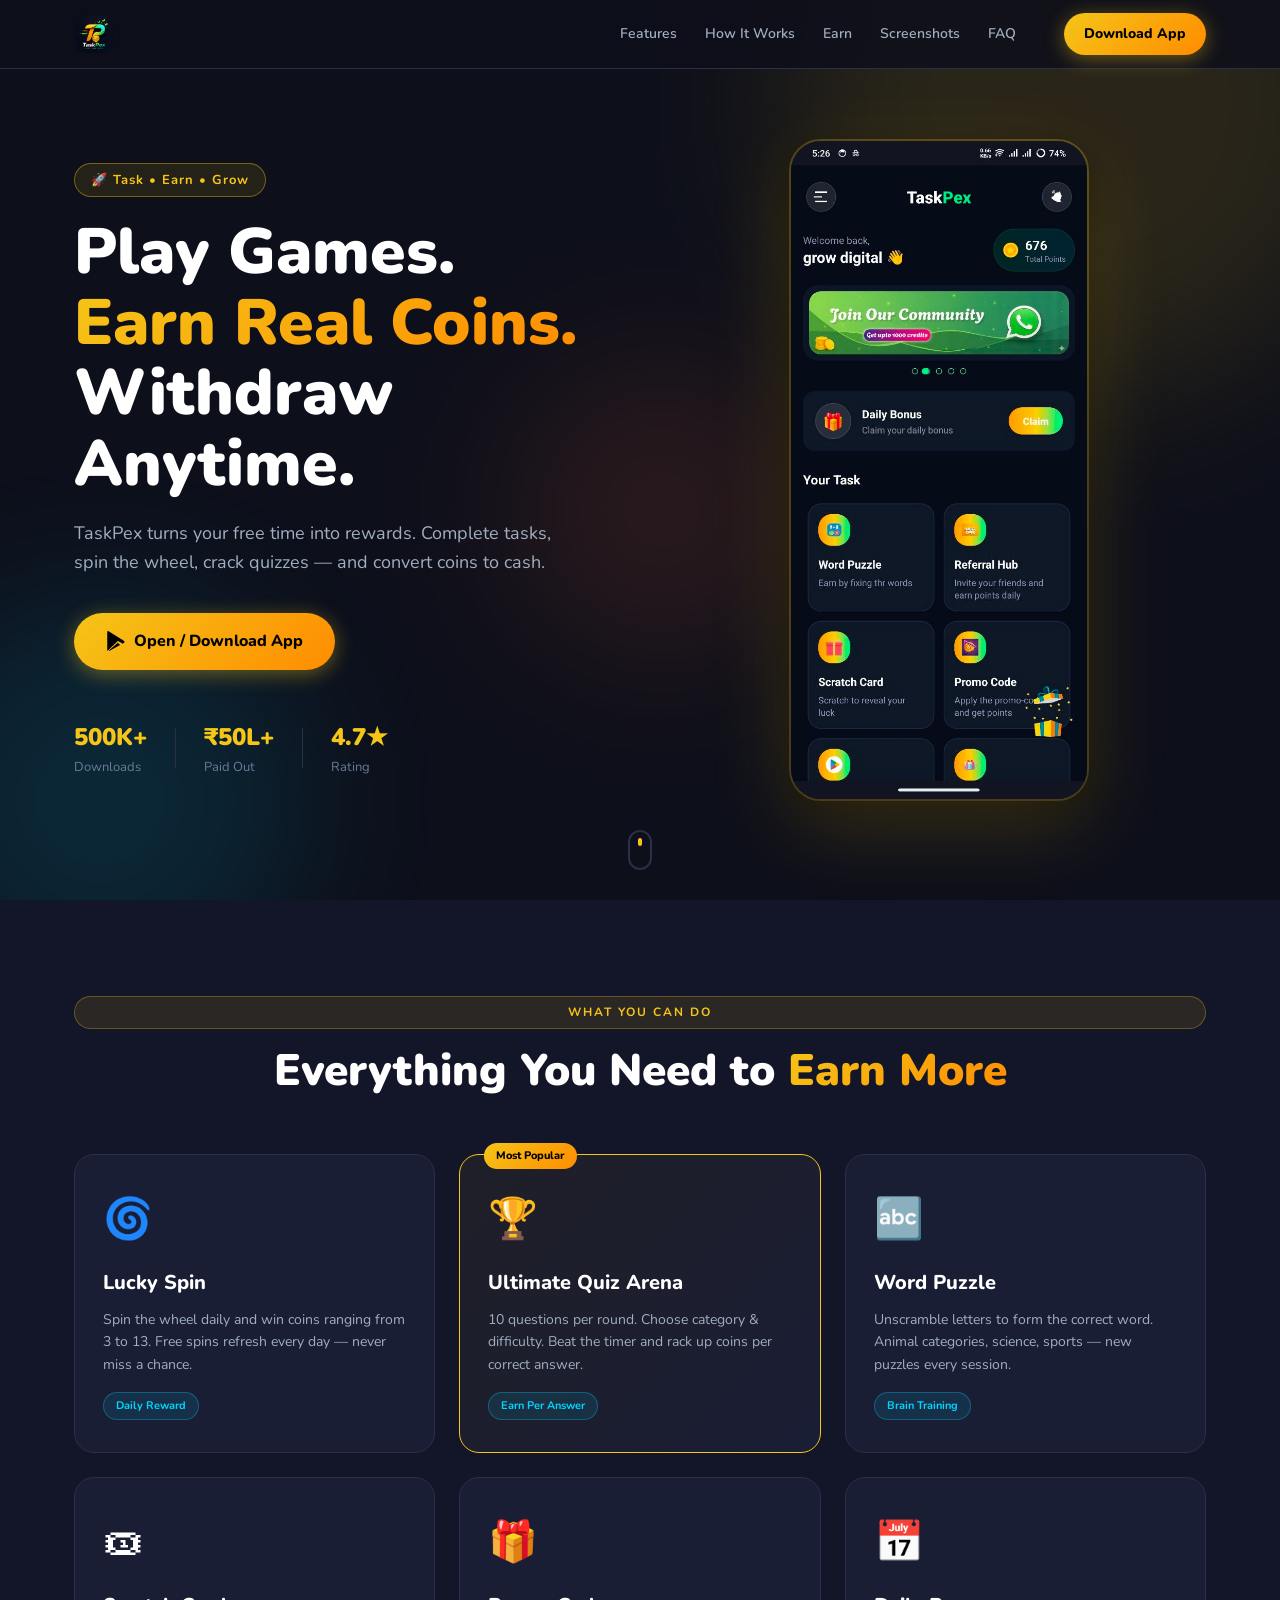
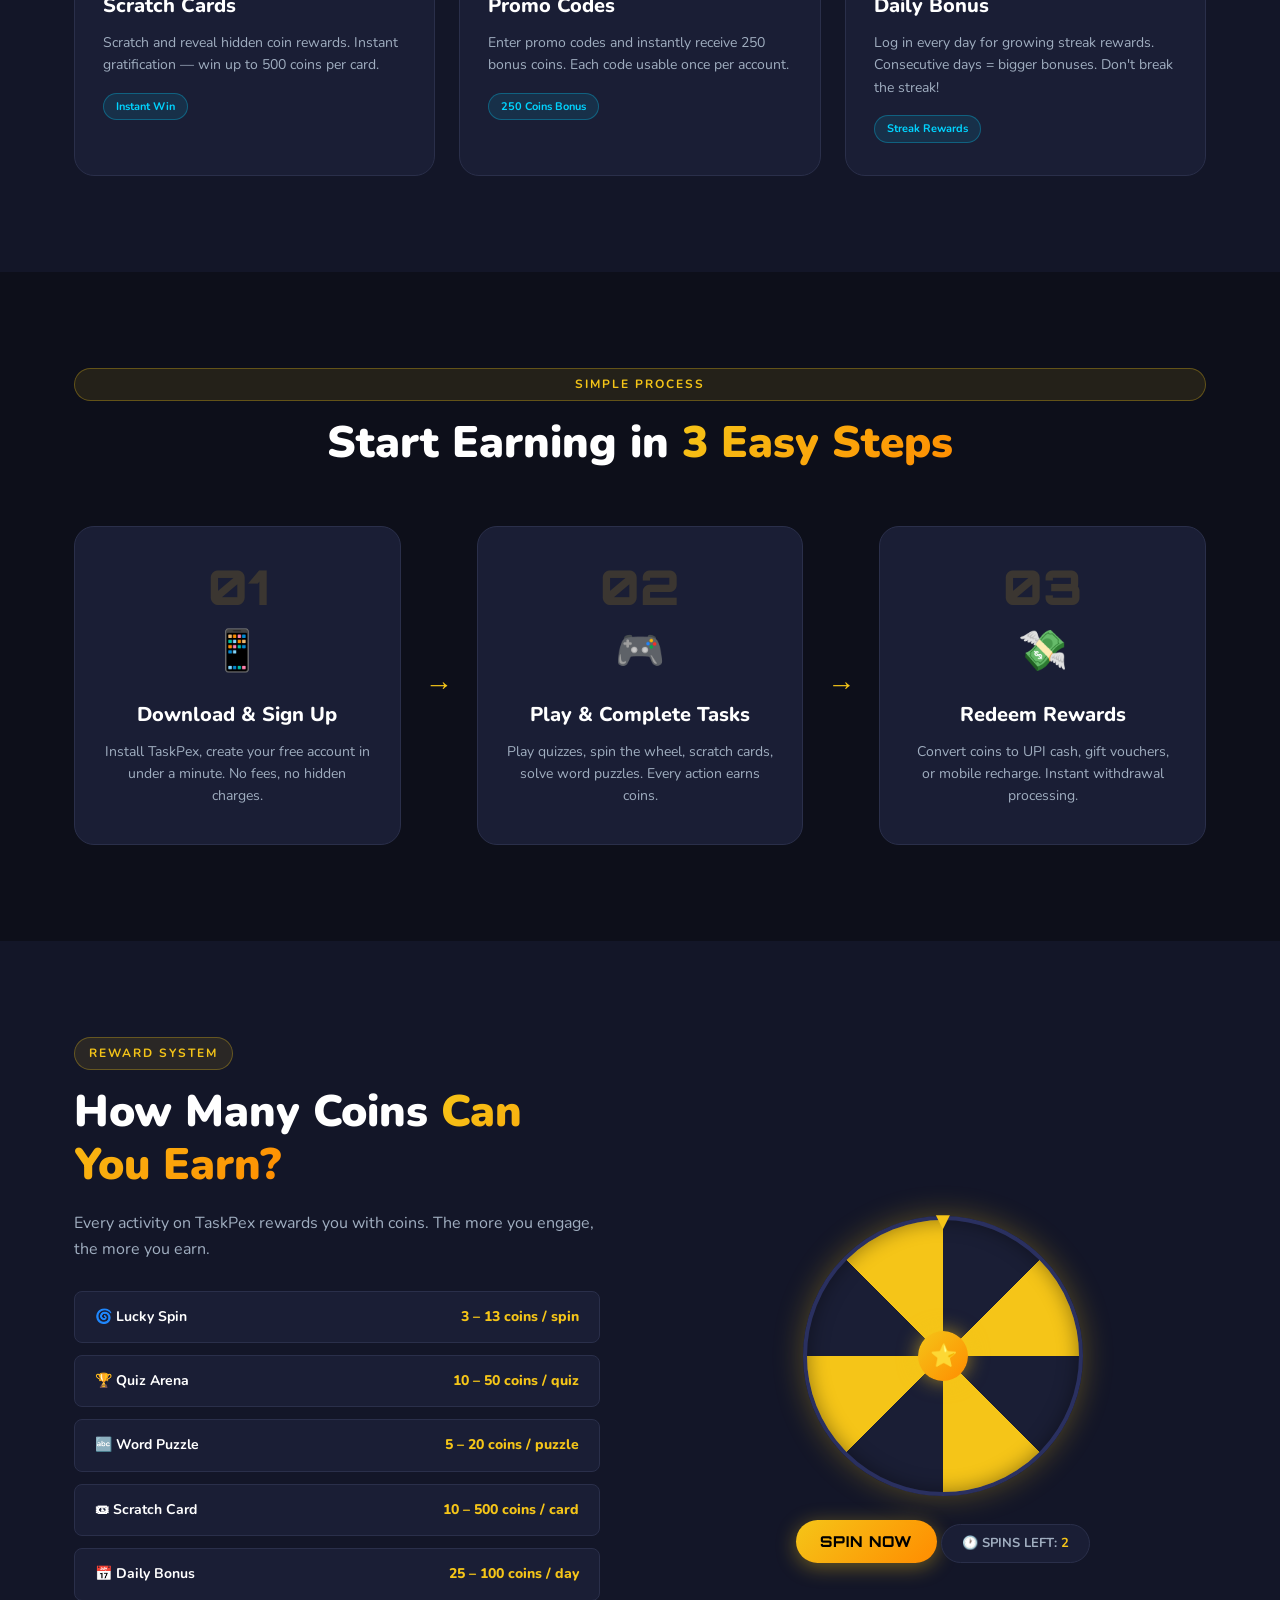
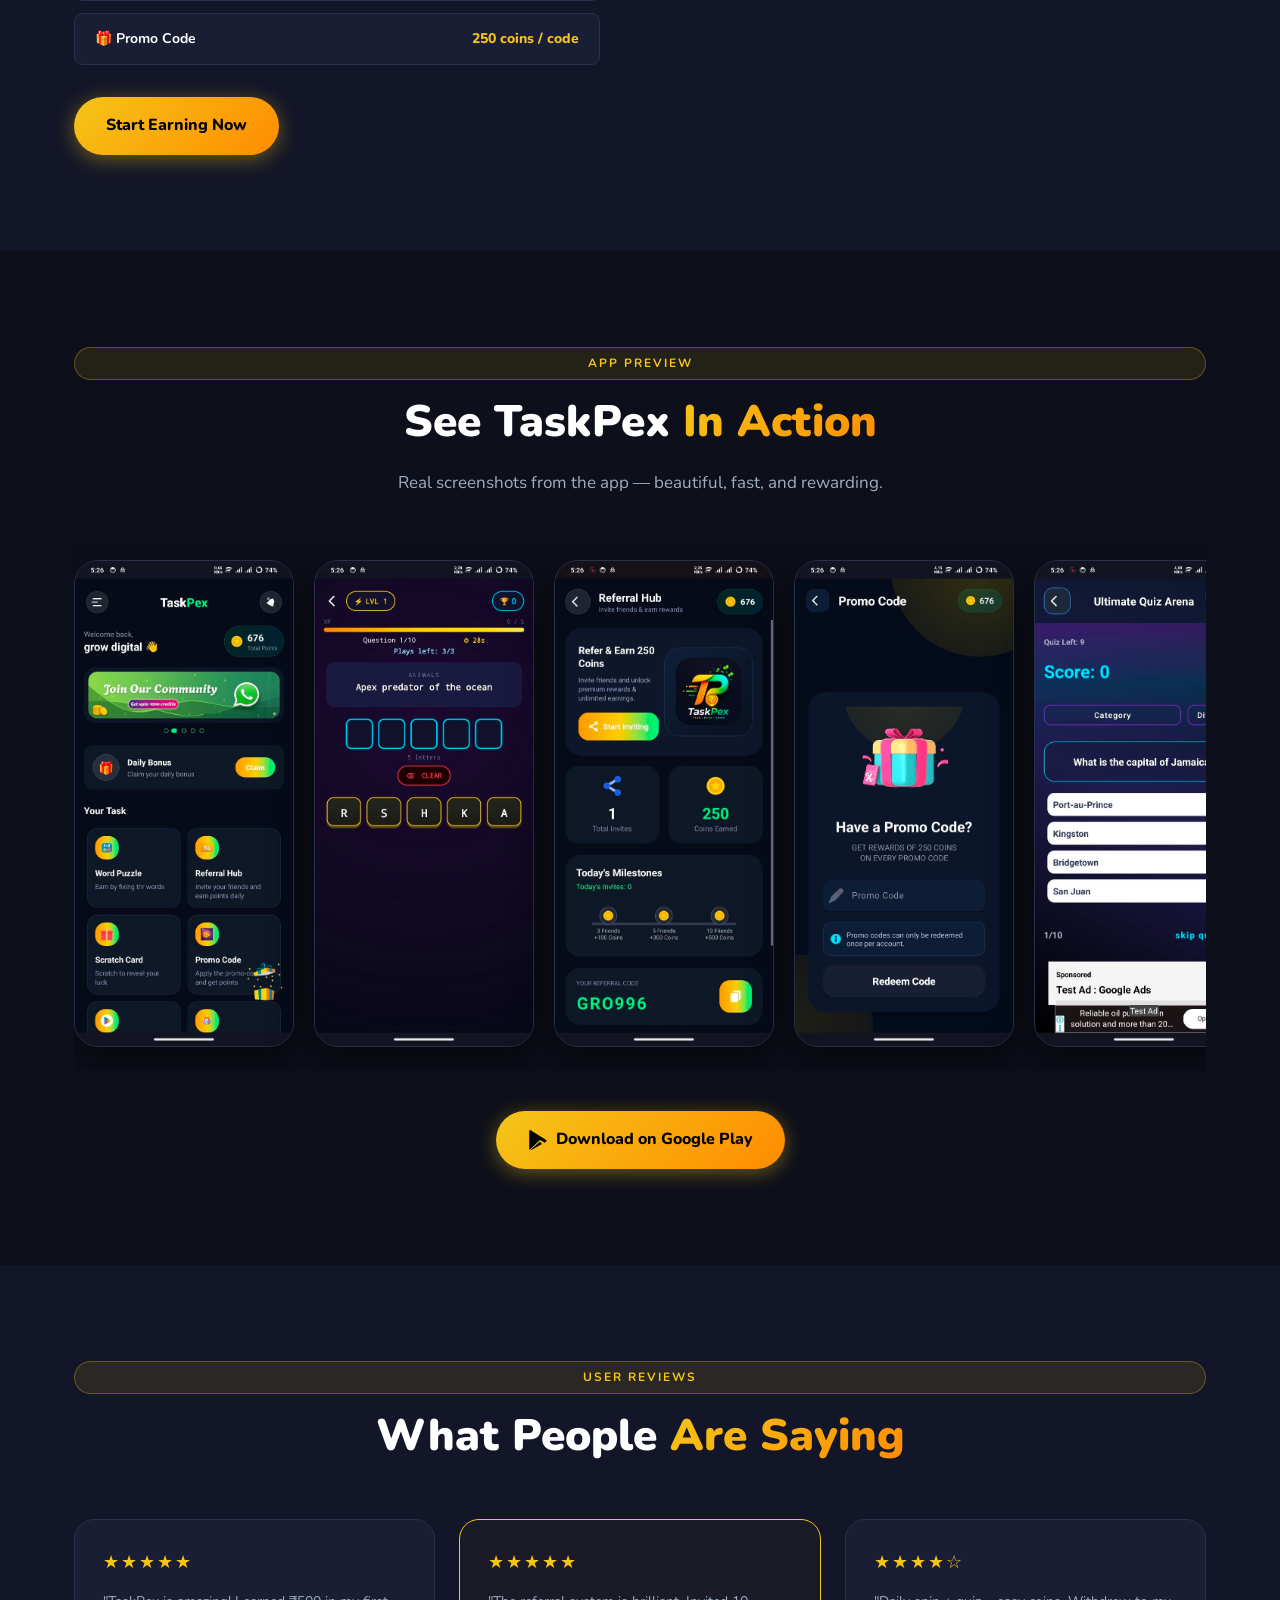
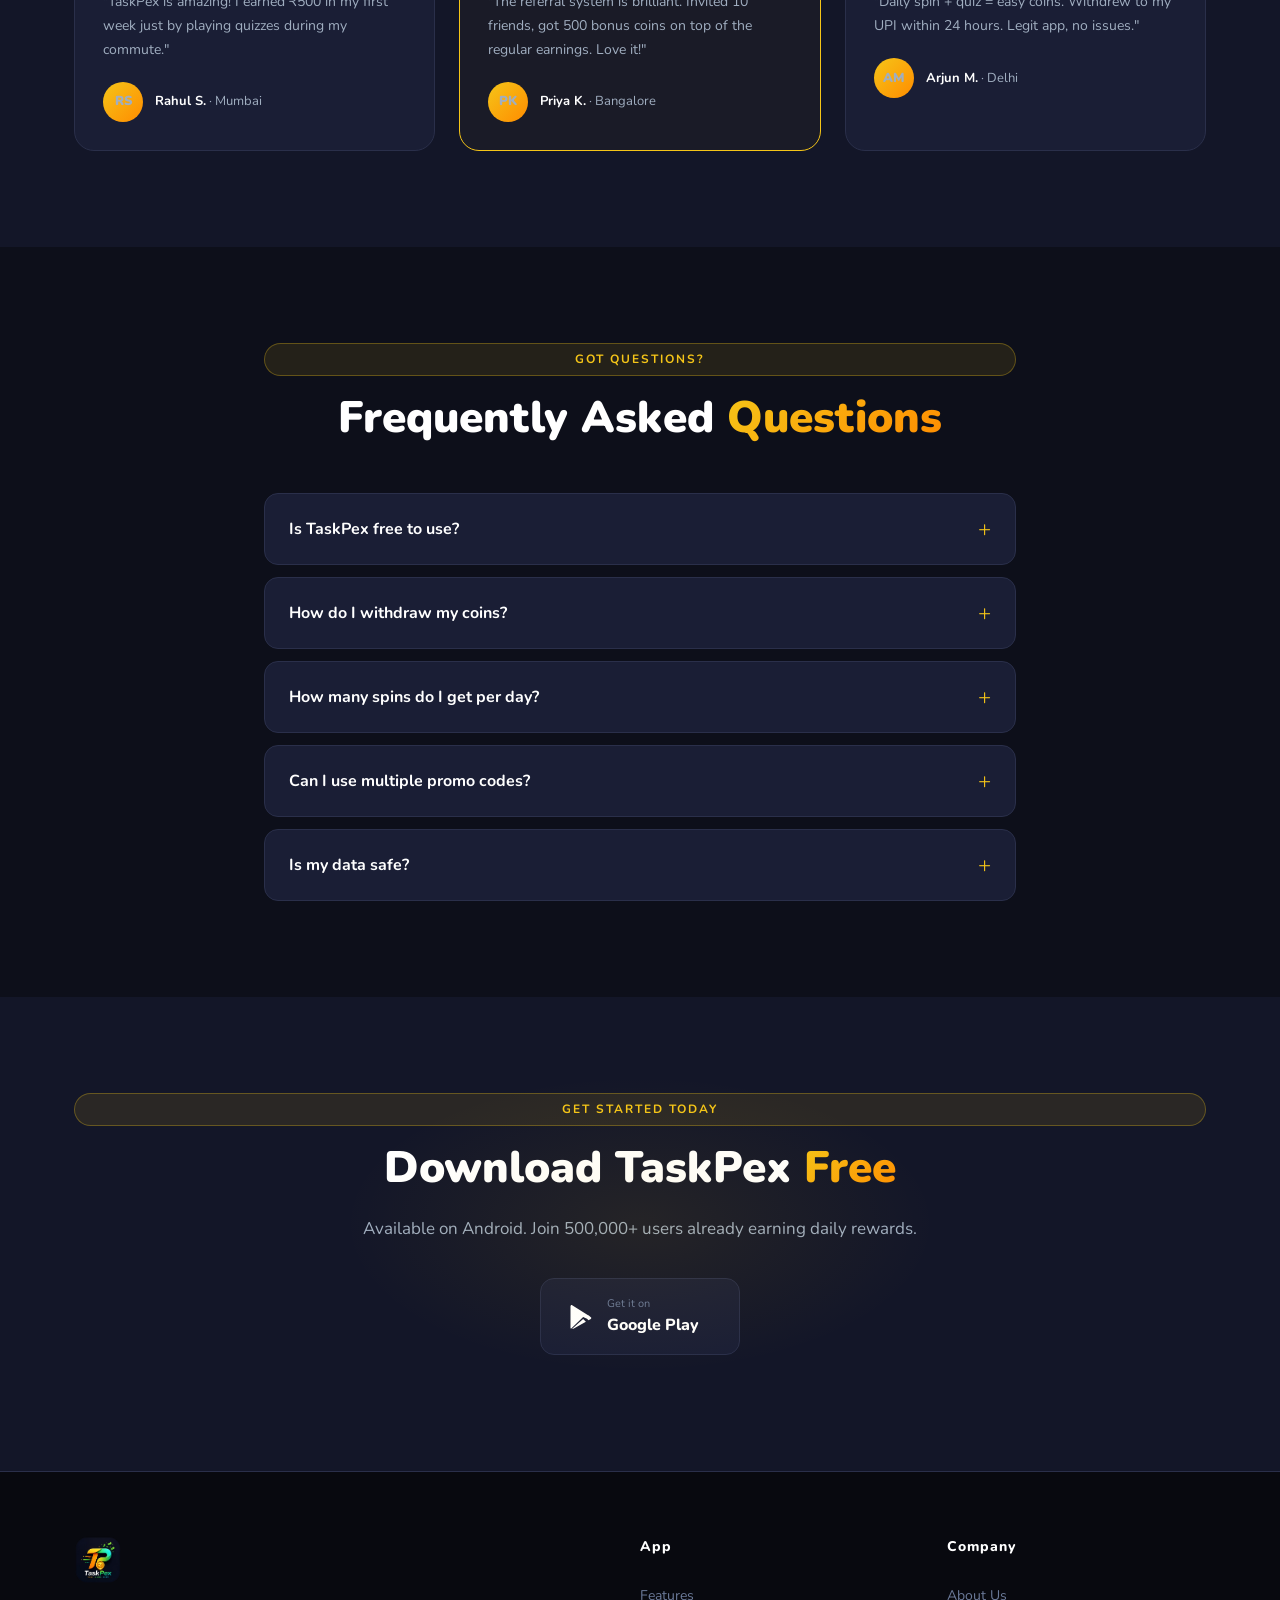
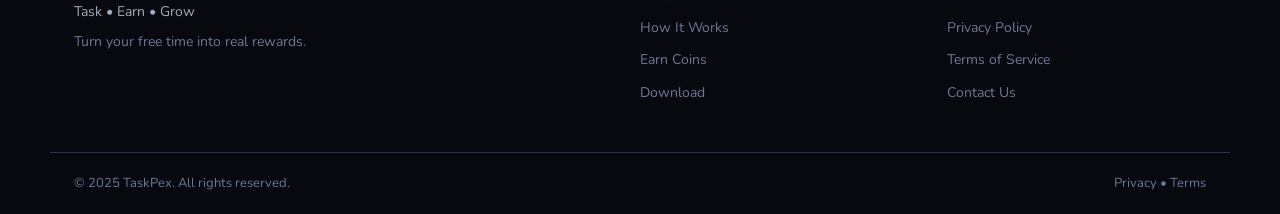
==== commit 0caa0dcb: "Remove com.app.taskpex text, update support email, enhance mobile responsiveness" ====
--- a/index.html
+++ b/index.html
@@ -3,18 +3,35 @@
 <head>
   <meta charset="UTF-8" />
   <meta name="viewport" content="width=device-width, initial-scale=1.0" />
-  <title>TaskPex – Task • Earn • Grow</title>
-  <link rel="stylesheet" href="css/style.css" />
+
+  <title>TaskPex – Task. Earn. Grow.</title>
+
+  <!-- SEO -->
+  <meta name="description" content="TaskPex is a fun and interactive app where you play games, complete tasks, and earn exciting rewards. Spin, quiz, refer & earn daily coins." />
+  <meta name="keywords" content="TaskPex, play games, earn rewards, quizzes, spin and win, refer and earn, task earn grow" />
+
+  <!-- Open Graph -->
+  <meta property="og:title" content="TaskPex – Task. Earn. Grow." />
+  <meta property="og:description" content="Play games, complete tasks, and earn exciting rewards with TaskPex." />
+  <meta property="og:image" content="ico/taskpex_logo.png" />
+  <meta property="og:type" content="website" />
+
+  <meta name="theme-color" content="#f5c518" />
+
+  <!-- Fonts -->
   <link rel="preconnect" href="https://fonts.googleapis.com" />
   <link href="https://fonts.googleapis.com/css2?family=Nunito:wght@400;600;700;800;900&family=Orbitron:wght@700;900&display=swap" rel="stylesheet" />
+
+  <!-- Styles -->
+  <link rel="stylesheet" href="css/style.css" />
 </head>
 <body>
 
-  <!-- NAV -->
+  <!-- NAVBAR -->
   <nav class="navbar" id="navbar">
     <div class="nav-inner">
       <a href="#" class="logo-wrap">
-        <img src="images/logo.png" alt="TaskPex" class="logo-img" onerror="this.style.display='none';this.nextElementSibling.style.display='flex'" />
+        <img src="ico/taskpex_logo.png" alt="TaskPex" class="logo-img" onerror="this.style.display='none';this.nextElementSibling.style.display='flex'" />
         <span class="logo-fallback" style="display:none">
           <span class="logo-t">T</span><span class="logo-p">P</span>
           <span class="logo-name">TaskPex</span>
@@ -27,7 +44,7 @@
         <li><a href="#screenshots">Screenshots</a></li>
         <li><a href="#faq">FAQ</a></li>
       </ul>
-      <a href="#download" class="btn-primary nav-cta">Download App</a>
+      <a id="navOpenBtn" href="#" class="btn-primary nav-cta">Download App</a>
       <button class="hamburger" id="hamburger" aria-label="Menu">
         <span></span><span></span><span></span>
       </button>
@@ -38,7 +55,7 @@
       <a href="#earn">Earn</a>
       <a href="#screenshots">Screenshots</a>
       <a href="#faq">FAQ</a>
-      <a href="#download" class="btn-primary">Download App</a>
+      <a id="mobileOpenBtn" href="#" class="btn-primary">Download App</a>
     </div>
   </nav>
 
@@ -55,9 +72,9 @@
         <h1>Play Games.<br/><span class="gradient-text">Earn Real Coins.</span><br/>Withdraw Anytime.</h1>
         <p class="hero-sub">TaskPex turns your free time into rewards. Complete tasks, spin the wheel, crack quizzes — and convert coins to cash.</p>
         <div class="hero-actions">
-          <a href="https://play.google.com/store/apps/details?id=com.app.taskpex" target="_blank" rel="noopener noreferrer" class="btn-primary btn-lg">
+          <a id="heroOpenBtn" href="#" class="btn-primary btn-lg">
             <svg width="20" height="20" viewBox="0 0 24 24" fill="currentColor"><path d="M3.18 23.76c.37.21.8.22 1.19.03l12.54-7.03-2.76-2.77-10.97 9.77zm16.33-9.16L17.09 13l2.44-2.61-2.02-1.14L3.18.24C2.79.05 2.36.06 1.99.27L14.17 12 19.51 14.6zM1.99.27C1.7.46 1.5.8 1.5 1.23v21.54c0 .43.2.77.49.96L14.17 12 1.99.27zm17.52 9.97l-2.44 2.61 2.42 2.42 2.31-1.29c.66-.37.66-1.3 0-1.67l-2.29-2.07z"/></svg>
-            Google Play
+            Open / Download App
           </a>
         </div>
         <div class="hero-stats">
@@ -68,48 +85,12 @@
           <div class="stat"><span class="stat-num">4.7★</span><span class="stat-label">Rating</span></div>
         </div>
       </div>
-      <div class="hero-phones">
-        <div class="phone-mockup phone-back">
-          <div class="phone-screen screen-quiz">
-            <div class="screen-header">
-              <span class="screen-title">Ultimate Quiz Arena</span>
-              <span class="coin-badge">🪙 676</span>
-            </div>
-            <div class="quiz-question">What is the capital of Jamaica?</div>
-            <div class="quiz-options">
-              <div class="quiz-opt">Port-au-Prince</div>
-              <div class="quiz-opt correct">Kingston ✓</div>
-              <div class="quiz-opt">Bridgetown</div>
-              <div class="quiz-opt">San Juan</div>
-            </div>
-          </div>
-        </div>
-        <div class="phone-mockup phone-front">
-          <div class="phone-screen screen-home">
-            <div class="screen-header dark">
-              <span class="screen-title">TaskPex</span>
-              <span class="coin-badge">🪙 1121</span>
-            </div>
-            <div class="home-coins">
-              <div class="coins-display">
-                <span class="coins-icon">⭐</span>
-                <span class="coins-val">1,121</span>
-                <span class="coins-label">Coins</span>
-              </div>
-            </div>
-            <div class="home-grid">
-              <div class="home-card">🎯 Quiz</div>
-              <div class="home-card">🌀 Spin</div>
-              <div class="home-card">🎟 Scratch</div>
-              <div class="home-card">🔗 Refer</div>
-            </div>
-          </div>
-        </div>
-      </div>
-    </div>
-    <div class="scroll-indicator">
-      <span></span>
-    </div>
+
+      <div class="hero-phone">
+        <img src="ico/screen1.jpg" alt="TaskPex App">
+      </div>
+    </div>
+    <div class="scroll-indicator"><span></span></div>
   </section>
 
   <!-- FEATURES -->
@@ -120,7 +101,7 @@
       <div class="features-grid">
 
         <div class="feature-card">
-          <div class="feature-icon spin-icon">🌀</div>
+          <div class="feature-icon">🌀</div>
           <h3>Lucky Spin</h3>
           <p>Spin the wheel daily and win coins ranging from 3 to 13. Free spins refresh every day — never miss a chance.</p>
           <div class="feature-tag">Daily Reward</div>
@@ -128,35 +109,35 @@
 
         <div class="feature-card featured">
           <div class="feature-badge">Most Popular</div>
-          <div class="feature-icon quiz-icon">🏆</div>
+          <div class="feature-icon">🏆</div>
           <h3>Ultimate Quiz Arena</h3>
-          <p>10 questions per round. Choose category & difficulty. Beat the timer and rack up coins per correct answer.</p>
+          <p>10 questions per round. Choose category &amp; difficulty. Beat the timer and rack up coins per correct answer.</p>
           <div class="feature-tag">Earn Per Answer</div>
         </div>
 
         <div class="feature-card">
-          <div class="feature-icon word-icon">🔤</div>
+          <div class="feature-icon">🔤</div>
           <h3>Word Puzzle</h3>
           <p>Unscramble letters to form the correct word. Animal categories, science, sports — new puzzles every session.</p>
           <div class="feature-tag">Brain Training</div>
         </div>
 
         <div class="feature-card">
-          <div class="feature-icon scratch-icon">🎟</div>
+          <div class="feature-icon">🎟</div>
           <h3>Scratch Cards</h3>
           <p>Scratch and reveal hidden coin rewards. Instant gratification — win up to 500 coins per card.</p>
           <div class="feature-tag">Instant Win</div>
         </div>
 
         <div class="feature-card">
-          <div class="feature-icon promo-icon">🎁</div>
+          <div class="feature-icon">🎁</div>
           <h3>Promo Codes</h3>
           <p>Enter promo codes and instantly receive 250 bonus coins. Each code usable once per account.</p>
           <div class="feature-tag">250 Coins Bonus</div>
         </div>
 
         <div class="feature-card">
-          <div class="feature-icon daily-icon">📅</div>
+          <div class="feature-icon">📅</div>
           <h3>Daily Bonus</h3>
           <p>Log in every day for growing streak rewards. Consecutive days = bigger bonuses. Don't break the streak!</p>
           <div class="feature-tag">Streak Rewards</div>
@@ -175,14 +156,14 @@
         <div class="step-card">
           <div class="step-num">01</div>
           <div class="step-icon">📱</div>
-          <h3>Download & Sign Up</h3>
+          <h3>Download &amp; Sign Up</h3>
           <p>Install TaskPex, create your free account in under a minute. No fees, no hidden charges.</p>
         </div>
         <div class="step-arrow">→</div>
         <div class="step-card">
           <div class="step-num">02</div>
           <div class="step-icon">🎮</div>
-          <h3>Play & Complete Tasks</h3>
+          <h3>Play &amp; Complete Tasks</h3>
           <p>Play quizzes, spin the wheel, scratch cards, solve word puzzles. Every action earns coins.</p>
         </div>
         <div class="step-arrow">→</div>
@@ -196,7 +177,7 @@
     </div>
   </section>
 
-  <!-- EARN SECTION -->
+  <!-- EARN -->
   <section class="earn section" id="earn">
     <div class="container earn-grid">
       <div class="earn-text">
@@ -204,46 +185,19 @@
         <h2 class="section-title">How Many Coins <span class="gradient-text">Can You Earn?</span></h2>
         <p>Every activity on TaskPex rewards you with coins. The more you engage, the more you earn.</p>
         <div class="earn-table">
-          <div class="earn-row">
-            <span class="earn-activity">🌀 Lucky Spin</span>
-            <span class="earn-range">3 – 13 coins / spin</span>
-          </div>
-          <div class="earn-row">
-            <span class="earn-activity">🏆 Quiz Arena</span>
-            <span class="earn-range">10 – 50 coins / quiz</span>
-          </div>
-          <div class="earn-row">
-            <span class="earn-activity">🔤 Word Puzzle</span>
-            <span class="earn-range">5 – 20 coins / puzzle</span>
-          </div>
-          <div class="earn-row">
-            <span class="earn-activity">🎟 Scratch Card</span>
-            <span class="earn-range">10 – 500 coins / card</span>
-          </div>
-          <div class="earn-row">
-            <span class="earn-activity">📅 Daily Bonus</span>
-            <span class="earn-range">25 – 100 coins / day</span>
-          </div>
-          <div class="earn-row">
-            <span class="earn-activity">🎁 Promo Code</span>
-            <span class="earn-range">250 coins / code</span>
-          </div>
-        </div>
-        <a href="#download" class="btn-primary btn-lg">Start Earning Now</a>
+          <div class="earn-row"><span class="earn-activity">🌀 Lucky Spin</span><span class="earn-range">3 – 13 coins / spin</span></div>
+          <div class="earn-row"><span class="earn-activity">🏆 Quiz Arena</span><span class="earn-range">10 – 50 coins / quiz</span></div>
+          <div class="earn-row"><span class="earn-activity">🔤 Word Puzzle</span><span class="earn-range">5 – 20 coins / puzzle</span></div>
+          <div class="earn-row"><span class="earn-activity">🎟 Scratch Card</span><span class="earn-range">10 – 500 coins / card</span></div>
+          <div class="earn-row"><span class="earn-activity">📅 Daily Bonus</span><span class="earn-range">25 – 100 coins / day</span></div>
+          <div class="earn-row"><span class="earn-activity">🎁 Promo Code</span><span class="earn-range">250 coins / code</span></div>
+        </div>
+        <a id="earnOpenBtn" href="#" class="btn-primary btn-lg">Start Earning Now</a>
       </div>
       <div class="earn-visual">
         <div class="spin-preview">
           <div class="wheel-wrap">
-            <div class="wheel" id="demoWheel">
-              <div class="wheel-segment seg1"><span>13<br/><small>Coins</small></span></div>
-              <div class="wheel-segment seg2"><span>0<br/><small>Coins</small></span></div>
-              <div class="wheel-segment seg3"><span>7<br/><small>Coins</small></span></div>
-              <div class="wheel-segment seg4"><span>3<br/><small>Coins</small></span></div>
-              <div class="wheel-segment seg5"><span>5<br/><small>Coins</small></span></div>
-              <div class="wheel-segment seg6"><span>7<br/><small>Coins</small></span></div>
-              <div class="wheel-segment seg7"><span>6<br/><small>Coins</small></span></div>
-              <div class="wheel-segment seg8"><span>11<br/><small>Coins</small></span></div>
-            </div>
+            <div class="wheel" id="demoWheel"></div>
             <div class="wheel-pointer">▼</div>
             <div class="wheel-center">⭐</div>
           </div>
@@ -259,135 +213,17 @@
     <div class="container">
       <div class="section-label">App Preview</div>
       <h2 class="section-title" style="text-align:center">See TaskPex <span class="gradient-text">In Action</span></h2>
-      <p class="screenshots-sub">A smooth, beautiful experience designed for maximum earning and zero friction.</p>
-      <div class="screenshots-track-wrap">
-        <div class="screenshots-track" id="screenshotsTrack">
-
-          <!-- Screen 1: Home -->
-          <div class="ss-phone">
-            <div class="ss-notch"></div>
-            <div class="ss-screen ss-home">
-              <div class="ss-topbar">
-                <span class="ss-app-name">TaskPex</span>
-                <span class="ss-coin-pill">🪙 1,121</span>
-              </div>
-              <div class="ss-balance-card">
-                <div class="ss-bal-label">Your Balance</div>
-                <div class="ss-bal-amount">₹ 11.21</div>
-                <div class="ss-bal-coins">1,121 Coins</div>
-                <div class="ss-withdraw-btn">Withdraw</div>
-              </div>
-              <div class="ss-grid">
-                <div class="ss-tile t-quiz">🏆<span>Quiz</span></div>
-                <div class="ss-tile t-spin">🌀<span>Spin</span></div>
-                <div class="ss-tile t-scratch">🎟<span>Scratch</span></div>
-                <div class="ss-tile t-refer">🔗<span>Refer</span></div>
-              </div>
-            </div>
-            <div class="ss-label">Home</div>
-          </div>
-
-          <!-- Screen 2: Quiz -->
-          <div class="ss-phone">
-            <div class="ss-notch"></div>
-            <div class="ss-screen ss-quiz">
-              <div class="ss-topbar">
-                <span class="ss-app-name">Quiz Arena</span>
-                <span class="ss-coin-pill">🪙 676</span>
-              </div>
-              <div class="ss-quiz-timer">⏱ 00:18</div>
-              <div class="ss-quiz-q">What is the capital of Jamaica?</div>
-              <div class="ss-quiz-opts">
-                <div class="ss-opt">Port-au-Prince</div>
-                <div class="ss-opt ss-correct">Kingston ✓</div>
-                <div class="ss-opt">Bridgetown</div>
-                <div class="ss-opt">San Juan</div>
-              </div>
-              <div class="ss-quiz-score">Score: <b>+10 coins</b></div>
-            </div>
-            <div class="ss-label">Quiz Arena</div>
-          </div>
-
-          <!-- Screen 3: Spin -->
-          <div class="ss-phone">
-            <div class="ss-notch"></div>
-            <div class="ss-screen ss-spin">
-              <div class="ss-topbar">
-                <span class="ss-app-name">Lucky Spin</span>
-                <span class="ss-coin-pill">🪙 890</span>
-              </div>
-              <div class="ss-wheel-preview">
-                <div class="ss-wheel">
-                  <div class="ss-wheel-inner">⭐</div>
-                </div>
-                <div class="ss-wheel-ptr">▼</div>
-              </div>
-              <div class="ss-spin-info">2 Free Spins Left Today</div>
-              <div class="ss-spin-btn-mock">SPIN NOW</div>
-            </div>
-            <div class="ss-label">Lucky Spin</div>
-          </div>
-
-          <!-- Screen 4: Scratch Card -->
-          <div class="ss-phone">
-            <div class="ss-notch"></div>
-            <div class="ss-screen ss-scratch">
-              <div class="ss-topbar">
-                <span class="ss-app-name">Scratch Card</span>
-                <span class="ss-coin-pill">🪙 340</span>
-              </div>
-              <div class="ss-scratch-card">
-                <div class="ss-scratch-revealed">
-                  <div class="ss-scratch-icon">🎟</div>
-                  <div class="ss-scratch-win">+250 Coins!</div>
-                  <div class="ss-scratch-sub">Scratch &amp; Win Instantly</div>
-                </div>
-              </div>
-              <div class="ss-scratch-hint">Scratch to reveal your prize</div>
-            </div>
-            <div class="ss-label">Scratch Card</div>
-          </div>
-
-          <!-- Screen 5: Withdraw -->
-          <div class="ss-phone">
-            <div class="ss-notch"></div>
-            <div class="ss-screen ss-withdraw">
-              <div class="ss-topbar">
-                <span class="ss-app-name">Redeem</span>
-                <span class="ss-coin-pill">🪙 2,400</span>
-              </div>
-              <div class="ss-redeem-list">
-                <div class="ss-redeem-item ss-redeem-active">
-                  <span>💳</span>
-                  <div><b>UPI Transfer</b><small>Instant • Min 1000 coins</small></div>
-                  <span class="ss-check">✓</span>
-                </div>
-                <div class="ss-redeem-item">
-                  <span>🎁</span>
-                  <div><b>Gift Voucher</b><small>Amazon, Flipkart &amp; more</small></div>
-                </div>
-                <div class="ss-redeem-item">
-                  <span>📱</span>
-                  <div><b>Mobile Recharge</b><small>All operators</small></div>
-                </div>
-              </div>
-              <div class="ss-redeem-btn-mock">Redeem Now</div>
-            </div>
-            <div class="ss-label">Redeem</div>
-          </div>
-
-        </div>
-      </div>
-      <!-- Navigation dots -->
-      <div class="ss-dots" id="ssDots">
-        <button class="ss-dot active" onclick="goToSlide(0)" aria-label="Home"></button>
-        <button class="ss-dot" onclick="goToSlide(1)" aria-label="Quiz"></button>
-        <button class="ss-dot" onclick="goToSlide(2)" aria-label="Spin"></button>
-        <button class="ss-dot" onclick="goToSlide(3)" aria-label="Scratch"></button>
-        <button class="ss-dot" onclick="goToSlide(4)" aria-label="Redeem"></button>
+      <p class="screenshots-sub">Real screenshots from the app — beautiful, fast, and rewarding.</p>
+      <div class="carousel" id="carousel">
+        <img src="ico/screen1.jpg" alt="TaskPex Home">
+        <img src="ico/screen2.jpg" alt="TaskPex Quiz">
+        <img src="ico/screen3.jpg" alt="TaskPex Referral">
+        <img src="ico/screen4.jpg" alt="TaskPex Promo Code">
+        <img src="ico/screen5.jpg" alt="TaskPex Quiz Arena">
+        <img src="ico/screen6.jpg" alt="TaskPex Lucky Spin">
       </div>
       <div class="ss-cta">
-        <a href="https://play.google.com/store/apps/details?id=com.app.taskpex" target="_blank" rel="noopener noreferrer" class="btn-primary btn-lg">
+        <a id="screenshotsOpenBtn" href="#" class="btn-primary btn-lg">
           <svg width="20" height="20" viewBox="0 0 24 24" fill="currentColor"><path d="M3.18 23.76c.37.21.8.22 1.19.03l12.54-7.03-2.76-2.77-10.97 9.77zm16.33-9.16L17.09 13l2.44-2.61-2.02-1.14L3.18.24C2.79.05 2.36.06 1.99.27L14.17 12 19.51 14.6zM1.99.27C1.7.46 1.5.8 1.5 1.23v21.54c0 .43.2.77.49.96L14.17 12 1.99.27zm17.52 9.97l-2.44 2.61 2.42 2.42 2.31-1.29c.66-.37.66-1.3 0-1.67l-2.29-2.07z"/></svg>
           Download on Google Play
         </a>
@@ -450,7 +286,7 @@
     </div>
   </section>
 
-  <!-- DOWNLOAD CTA -->
+  <!-- DOWNLOAD -->
   <section class="download section" id="download">
     <div class="container download-inner">
       <div class="download-bg-glow"></div>
@@ -458,7 +294,7 @@
       <h2 class="section-title">Download TaskPex <span class="gradient-text">Free</span></h2>
       <p>Available on Android. Join 500,000+ users already earning daily rewards.</p>
       <div class="download-btns">
-        <a href="https://play.google.com/store/apps/details?id=com.app.taskpex" target="_blank" rel="noopener noreferrer" class="store-btn">
+        <a id="downloadOpenBtn" href="#" class="store-btn">
           <svg width="24" height="24" viewBox="0 0 24 24" fill="white"><path d="M3.18 23.76c.37.21.8.22 1.19.03l12.54-7.03-2.76-2.77-10.97 9.77zm16.33-9.16L17.09 13l2.44-2.61-2.02-1.14L3.18.24C2.79.05 2.36.06 1.99.27L14.17 12 19.51 14.6zM1.99.27C1.7.46 1.5.8 1.5 1.23v21.54c0 .43.2.77.49.96L14.17 12 1.99.27zm17.52 9.97l-2.44 2.61 2.42 2.42 2.31-1.29c.66-.37.66-1.3 0-1.67l-2.29-2.07z"/></svg>
           <div>
             <small>Get it on</small>
@@ -466,7 +302,6 @@
           </div>
         </a>
       </div>
-
     </div>
   </section>
 
@@ -474,8 +309,8 @@
   <footer class="footer">
     <div class="container footer-inner">
       <div class="footer-brand">
-        <img src="images/logo.png" alt="TaskPex" class="footer-logo" onerror="this.style.display='none';this.nextElementSibling.style.display='block'" />
-        <span class="footer-logo-fallback" style="display:none"><span class="logo-t">T</span><span class="logo-p">P</span> <b>TaskPex</b></span>
+        <img src="ico/taskpex_logo.png" alt="TaskPex" class="footer-logo" onerror="this.style.display='none';this.nextElementSibling.style.display='block'" />
+        <span class="footer-logo-fallback" style="display:none"><b>TaskPex</b></span>
         <p>Task • Earn • Grow</p>
         <p class="footer-tagline">Turn your free time into real rewards.</p>
       </div>
@@ -496,6 +331,10 @@
     </div>
     <div class="footer-bottom">
       <span>© 2025 TaskPex. All rights reserved.</span>
+      <span>
+        <a href="pages/privacy.html">Privacy</a> •
+        <a href="pages/terms.html">Terms</a>
+      </span>
     </div>
   </footer>
 
--- a/css/style.css
+++ b/css/style.css
@@ -17,25 +17,17 @@
   --text-secondary: #a0aec0;
   --text-muted: #6b7a99;
   --border-color: #2a2f4a;
-  --border-glow: rgba(245, 197, 24, 0.3);
   --gradient-gold: linear-gradient(135deg, #f5c518, #ff8c00);
-  --gradient-cyan: linear-gradient(135deg, #00d4ff, #0099cc);
-  --gradient-green: linear-gradient(135deg, #00e676, #00b894);
-  --gradient-hero: linear-gradient(135deg, #f5c518 0%, #ff8c00 50%, #00d4ff 100%);
-  --shadow-glow: 0 0 30px rgba(245, 197, 24, 0.15);
   --shadow-card: 0 8px 32px rgba(0, 0, 0, 0.4);
   --radius-sm: 8px;
   --radius-md: 14px;
   --radius-lg: 20px;
-  --radius-xl: 28px;
   --font-main: 'Nunito', sans-serif;
   --font-display: 'Orbitron', sans-serif;
 }
 
 *, *::before, *::after { box-sizing: border-box; margin: 0; padding: 0; }
-
 html { scroll-behavior: smooth; }
-
 body {
   font-family: var(--font-main);
   background: var(--bg-primary);
@@ -44,7 +36,6 @@
   overflow-x: hidden;
 }
 
-/* ---- UTILITIES ---- */
 .container { max-width: 1180px; margin: 0 auto; padding: 0 24px; }
 .section { padding: 96px 0; }
 .gradient-text {
@@ -73,7 +64,7 @@
   margin-bottom: 20px;
 }
 
-/* ---- BUTTONS ---- */
+/* BUTTONS */
 .btn-primary {
   display: inline-flex;
   align-items: center;
@@ -93,26 +84,8 @@
 }
 .btn-primary:hover { transform: translateY(-2px); box-shadow: 0 6px 30px rgba(245, 197, 24, 0.6); }
 .btn-primary.btn-lg { padding: 16px 32px; font-size: 16px; }
-.btn-outline {
-  display: inline-flex;
-  align-items: center;
-  gap: 8px;
-  background: transparent;
-  color: var(--text-primary);
-  font-family: var(--font-main);
-  font-weight: 800;
-  font-size: 15px;
-  padding: 12px 24px;
-  border-radius: 50px;
-  border: 2px solid var(--border-color);
-  cursor: pointer;
-  text-decoration: none;
-  transition: all 0.2s;
-}
-.btn-outline:hover { border-color: var(--accent-gold); color: var(--accent-gold); }
-.btn-outline.btn-lg { padding: 16px 32px; font-size: 16px; }
-
-/* ---- NAVBAR ---- */
+
+/* NAVBAR */
 .navbar {
   position: fixed;
   top: 0; left: 0; right: 0;
@@ -134,55 +107,21 @@
 }
 .logo-wrap { display: flex; align-items: center; gap: 10px; text-decoration: none; }
 .logo-img { height: 40px; width: 40px; border-radius: 10px; object-fit: contain; }
-.logo-fallback {
-  display: flex;
-  align-items: center;
-  gap: 4px;
-}
+.logo-fallback { display: flex; align-items: center; gap: 4px; }
 .logo-t { font-family: var(--font-display); font-size: 22px; color: var(--accent-gold); font-weight: 900; }
 .logo-p { font-family: var(--font-display); font-size: 22px; color: var(--accent-cyan); font-weight: 900; }
 .logo-name { font-weight: 900; font-size: 18px; color: var(--text-primary); }
-.nav-links {
-  display: flex;
-  list-style: none;
-  gap: 28px;
-  margin-left: auto;
-}
-.nav-links a {
-  color: var(--text-secondary);
-  text-decoration: none;
-  font-weight: 600;
-  font-size: 14px;
-  transition: color 0.2s;
-}
+.nav-links { display: flex; list-style: none; gap: 28px; margin-left: auto; }
+.nav-links a { color: var(--text-secondary); text-decoration: none; font-weight: 600; font-size: 14px; transition: color 0.2s; }
 .nav-links a:hover { color: var(--accent-gold); }
 .nav-cta { margin-left: 16px; padding: 10px 20px; font-size: 14px; }
-.hamburger {
-  display: none;
-  flex-direction: column;
-  gap: 5px;
-  background: none;
-  border: none;
-  cursor: pointer;
-  margin-left: auto;
-}
+.hamburger { display: none; flex-direction: column; gap: 5px; background: none; border: none; cursor: pointer; margin-left: auto; }
 .hamburger span { display: block; width: 24px; height: 2px; background: var(--text-primary); border-radius: 2px; transition: all 0.3s; }
-.mobile-menu {
-  display: none;
-  flex-direction: column;
-  padding: 16px 24px 24px;
-  gap: 16px;
-  border-top: 1px solid var(--border-color);
-}
-.mobile-menu a {
-  color: var(--text-secondary);
-  text-decoration: none;
-  font-weight: 600;
-  font-size: 16px;
-}
+.mobile-menu { display: none; flex-direction: column; padding: 16px 24px 24px; gap: 16px; border-top: 1px solid var(--border-color); }
+.mobile-menu a { color: var(--text-secondary); text-decoration: none; font-weight: 600; font-size: 16px; }
 .mobile-menu.open { display: flex; }
 
-/* ---- HERO ---- */
+/* HERO */
 .hero {
   min-height: 100vh;
   display: flex;
@@ -192,23 +131,13 @@
   overflow: hidden;
 }
 .hero-bg-circles { position: absolute; inset: 0; pointer-events: none; }
-.circle {
-  position: absolute;
-  border-radius: 50%;
-  filter: blur(80px);
-  opacity: 0.12;
-}
+.circle { position: absolute; border-radius: 50%; filter: blur(80px); opacity: 0.12; }
 .c1 { width: 600px; height: 600px; background: var(--accent-gold); top: -200px; right: -100px; animation: pulse 8s ease-in-out infinite; }
 .c2 { width: 400px; height: 400px; background: var(--accent-cyan); bottom: -100px; left: -100px; animation: pulse 10s ease-in-out infinite 2s; }
 .c3 { width: 300px; height: 300px; background: var(--accent-orange); top: 40%; left: 40%; animation: pulse 12s ease-in-out infinite 4s; }
 @keyframes pulse { 0%,100% { transform: scale(1); } 50% { transform: scale(1.2); } }
 
-.hero-grid {
-  display: grid;
-  grid-template-columns: 1fr 1fr;
-  gap: 64px;
-  align-items: center;
-}
+.hero-grid { display: grid; grid-template-columns: 1fr 1fr; gap: 64px; align-items: center; }
 .hero-text { position: relative; z-index: 1; }
 .badge-pill {
   display: inline-block;
@@ -222,12 +151,7 @@
   margin-bottom: 20px;
   letter-spacing: 1px;
 }
-.hero-text h1 {
-  font-size: clamp(36px, 5vw, 64px);
-  font-weight: 900;
-  line-height: 1.1;
-  margin-bottom: 20px;
-}
+.hero-text h1 { font-size: clamp(36px, 5vw, 64px); font-weight: 900; line-height: 1.1; margin-bottom: 20px; }
 .hero-sub { color: var(--text-secondary); font-size: 18px; margin-bottom: 36px; max-width: 480px; }
 .hero-actions { display: flex; gap: 16px; flex-wrap: wrap; margin-bottom: 48px; }
 .hero-stats { display: flex; align-items: center; gap: 28px; }
@@ -236,141 +160,43 @@
 .stat-label { font-size: 13px; color: var(--text-muted); }
 .stat-divider { width: 1px; height: 40px; background: var(--border-color); }
 
-/* Phone mockups */
-.hero-phones {
+/* Hero phone image */
+.hero-phone {
   position: relative;
-  height: 550px;
+  z-index: 1;
   display: flex;
   justify-content: center;
   align-items: center;
 }
-.phone-mockup {
-  position: absolute;
-  width: 240px;
-  background: var(--bg-card);
-  border-radius: 36px;
-  border: 2px solid var(--border-color);
-  overflow: hidden;
-  box-shadow: var(--shadow-card);
-}
-.phone-front {
-  width: 250px;
-  z-index: 2;
-  transform: translateY(0);
-  border-color: var(--accent-gold);
-  box-shadow: 0 20px 60px rgba(245, 197, 24, 0.2), var(--shadow-card);
-}
-.phone-back {
-  width: 230px;
-  z-index: 1;
-  transform: translateX(60px) translateY(20px) rotate(5deg);
-  opacity: 0.85;
-}
-.phone-screen { padding: 16px; min-height: 360px; }
-.screen-header {
-  display: flex;
-  justify-content: space-between;
-  align-items: center;
-  margin-bottom: 16px;
-  padding-bottom: 10px;
-  border-bottom: 1px solid var(--border-color);
-}
-.screen-header.dark { background: transparent; }
-.screen-title { font-weight: 800; font-size: 14px; color: var(--text-primary); }
-.coin-badge {
-  background: rgba(245, 197, 24, 0.15);
-  border: 1px solid rgba(245, 197, 24, 0.4);
-  color: var(--accent-gold);
-  font-weight: 700;
-  font-size: 12px;
-  padding: 4px 10px;
-  border-radius: 20px;
-}
-.home-coins {
-  text-align: center;
-  padding: 20px 0;
-}
-.coins-display { display: flex; align-items: center; justify-content: center; gap: 8px; }
-.coins-icon { font-size: 28px; }
-.coins-val { font-size: 32px; font-weight: 900; color: var(--accent-gold); }
-.coins-label { font-size: 14px; color: var(--text-secondary); align-self: flex-end; margin-bottom: 4px; }
-.home-grid {
-  display: grid;
-  grid-template-columns: 1fr 1fr;
-  gap: 8px;
-  margin-top: 12px;
-}
-.home-card {
-  background: var(--bg-secondary);
-  border: 1px solid var(--border-color);
-  border-radius: var(--radius-sm);
-  padding: 12px 8px;
-  text-align: center;
-  font-size: 12px;
-  font-weight: 700;
-  color: var(--text-secondary);
-}
-.screen-quiz { background: #0f1120; }
-.quiz-question {
-  font-size: 13px;
-  font-weight: 700;
-  margin-bottom: 14px;
-  color: var(--text-primary);
-  line-height: 1.4;
-}
-.quiz-options { display: flex; flex-direction: column; gap: 8px; }
-.quiz-opt {
-  background: var(--bg-secondary);
-  border: 1px solid var(--border-color);
-  border-radius: 8px;
-  padding: 8px 12px;
-  font-size: 11px;
-  color: var(--text-secondary);
-}
-.quiz-opt.correct {
-  border-color: var(--accent-green);
-  color: var(--accent-green);
-  background: rgba(0, 230, 118, 0.1);
-}
-
-.scroll-indicator {
-  position: absolute;
-  bottom: 30px;
-  left: 50%;
-  transform: translateX(-50%);
-}
-.scroll-indicator span {
-  display: block;
-  width: 24px;
-  height: 40px;
-  border: 2px solid var(--border-color);
-  border-radius: 12px;
-  position: relative;
-}
+.hero-phone img {
+  width: 100%;
+  max-width: 300px;
+  border-radius: 32px;
+  box-shadow: 0 24px 80px rgba(245, 197, 24, 0.2), 0 8px 32px rgba(0,0,0,0.6);
+  border: 2px solid rgba(245, 197, 24, 0.25);
+  animation: float 4s ease-in-out infinite;
+}
+@keyframes float { 0%,100% { transform: translateY(0); } 50% { transform: translateY(-12px); } }
+
+.scroll-indicator { position: absolute; bottom: 30px; left: 50%; transform: translateX(-50%); }
+.scroll-indicator span { display: block; width: 24px; height: 40px; border: 2px solid var(--border-color); border-radius: 12px; position: relative; }
 .scroll-indicator span::after {
   content: '';
   display: block;
-  width: 4px;
-  height: 8px;
+  width: 4px; height: 8px;
   background: var(--accent-gold);
   border-radius: 2px;
   position: absolute;
-  top: 6px;
-  left: 50%;
+  top: 6px; left: 50%;
   transform: translateX(-50%);
   animation: scrollDown 2s infinite;
 }
 @keyframes scrollDown { 0%,100%{top:6px;opacity:1} 50%{top:20px;opacity:0.3} }
 
-/* ---- FEATURES ---- */
+/* FEATURES */
 .features { background: var(--bg-secondary); }
 .features .section-title, .features .section-label { text-align: center; display: block; margin-left: auto; margin-right: auto; }
-.features-grid {
-  display: grid;
-  grid-template-columns: repeat(3, 1fr);
-  gap: 24px;
-  margin-top: 56px;
-}
+.features-grid { display: grid; grid-template-columns: repeat(3, 1fr); gap: 24px; margin-top: 56px; }
 .feature-card {
   background: var(--bg-card);
   border: 1px solid var(--border-color);
@@ -379,669 +205,127 @@
   transition: all 0.3s;
   position: relative;
 }
-.feature-card:hover {
-  transform: translateY(-6px);
-  border-color: var(--accent-gold);
-  box-shadow: 0 20px 40px rgba(245, 197, 24, 0.1);
-}
-.feature-card.featured {
-  border-color: var(--accent-gold);
-  background: linear-gradient(135deg, rgba(245, 197, 24, 0.05) 0%, var(--bg-card) 100%);
-}
-.feature-badge {
-  position: absolute;
-  top: -12px;
-  left: 24px;
-  background: var(--gradient-gold);
-  color: #000;
-  font-size: 11px;
-  font-weight: 800;
-  padding: 4px 12px;
-  border-radius: 20px;
-}
-.feature-icon {
-  font-size: 40px;
-  margin-bottom: 16px;
-  display: block;
-}
+.feature-card:hover { transform: translateY(-6px); border-color: var(--accent-gold); box-shadow: 0 20px 40px rgba(245, 197, 24, 0.1); }
+.feature-card.featured { border-color: var(--accent-gold); background: linear-gradient(135deg, rgba(245, 197, 24, 0.05) 0%, var(--bg-card) 100%); }
+.feature-badge { position: absolute; top: -12px; left: 24px; background: var(--gradient-gold); color: #000; font-size: 11px; font-weight: 800; padding: 4px 12px; border-radius: 20px; }
+.feature-icon { font-size: 40px; margin-bottom: 16px; display: block; }
 .feature-card h3 { font-size: 20px; font-weight: 800; margin-bottom: 10px; }
 .feature-card p { color: var(--text-secondary); font-size: 14px; line-height: 1.6; margin-bottom: 16px; }
-.feature-tag {
-  display: inline-block;
-  background: rgba(0, 212, 255, 0.1);
-  border: 1px solid rgba(0, 212, 255, 0.3);
-  color: var(--accent-cyan);
-  font-size: 11px;
-  font-weight: 700;
-  padding: 4px 12px;
-  border-radius: 20px;
-  letter-spacing: 0.5px;
-}
-
-/* ---- HOW IT WORKS ---- */
+.feature-tag { display: inline-block; background: rgba(0, 212, 255, 0.1); border: 1px solid rgba(0, 212, 255, 0.3); color: var(--accent-cyan); font-size: 11px; font-weight: 700; padding: 4px 12px; border-radius: 20px; }
+
+/* HOW IT WORKS */
 .how .section-title, .how .section-label { text-align: center; display: block; }
-.steps-row {
-  display: flex;
-  align-items: center;
-  gap: 24px;
-  margin-top: 56px;
-}
-.step-card {
-  flex: 1;
-  background: var(--bg-card);
-  border: 1px solid var(--border-color);
-  border-radius: var(--radius-lg);
-  padding: 36px 28px;
-  text-align: center;
-  transition: all 0.3s;
-}
+.steps-row { display: flex; align-items: center; gap: 24px; margin-top: 56px; }
+.step-card { flex: 1; background: var(--bg-card); border: 1px solid var(--border-color); border-radius: var(--radius-lg); padding: 36px 28px; text-align: center; transition: all 0.3s; }
 .step-card:hover { border-color: var(--accent-gold); transform: translateY(-4px); }
-.step-num {
-  font-family: var(--font-display);
-  font-size: 48px;
-  font-weight: 900;
-  color: rgba(245, 197, 24, 0.15);
-  line-height: 1;
-  margin-bottom: 8px;
-}
+.step-num { font-family: var(--font-display); font-size: 48px; font-weight: 900; color: rgba(245, 197, 24, 0.15); line-height: 1; margin-bottom: 8px; }
 .step-icon { font-size: 40px; margin-bottom: 16px; }
 .step-card h3 { font-size: 20px; font-weight: 800; margin-bottom: 10px; }
 .step-card p { color: var(--text-secondary); font-size: 14px; }
 .step-arrow { font-size: 28px; color: var(--accent-gold); flex-shrink: 0; }
 
-/* ---- EARN ---- */
+/* EARN */
 .earn { background: var(--bg-secondary); }
-.earn-grid {
-  display: grid;
-  grid-template-columns: 1fr 1fr;
-  gap: 80px;
-  align-items: center;
-}
+.earn-grid { display: grid; grid-template-columns: 1fr 1fr; gap: 80px; align-items: center; }
 .earn-text p { color: var(--text-secondary); margin-bottom: 28px; }
 .earn-table { margin-bottom: 32px; display: flex; flex-direction: column; gap: 12px; }
-.earn-row {
-  display: flex;
-  justify-content: space-between;
-  align-items: center;
-  background: var(--bg-card);
-  border: 1px solid var(--border-color);
-  border-radius: var(--radius-sm);
-  padding: 14px 20px;
-  transition: border-color 0.2s;
-}
+.earn-row { display: flex; justify-content: space-between; align-items: center; background: var(--bg-card); border: 1px solid var(--border-color); border-radius: var(--radius-sm); padding: 14px 20px; transition: border-color 0.2s; }
 .earn-row:hover { border-color: var(--accent-gold); }
 .earn-activity { font-weight: 700; font-size: 14px; }
-.earn-range {
-  font-weight: 800;
-  color: var(--accent-gold);
-  font-size: 14px;
-}
-
-/* Spin Wheel Preview */
+.earn-range { font-weight: 800; color: var(--accent-gold); font-size: 14px; }
+
+/* Spin wheel */
 .spin-preview { text-align: center; }
 .wheel-wrap { position: relative; width: 280px; height: 280px; margin: 0 auto 24px; }
 .wheel {
-  width: 100%;
-  height: 100%;
-  border-radius: 50%;
+  width: 100%; height: 100%; border-radius: 50%;
   border: 4px solid #2a3060;
-  position: relative;
-  overflow: hidden;
-  background: conic-gradient(
-    #1a1e35 0deg 45deg,
-    #f5c518 45deg 90deg,
-    #1a1e35 90deg 135deg,
-    #f5c518 135deg 180deg,
-    #1a1e35 180deg 225deg,
-    #f5c518 225deg 270deg,
-    #1a1e35 270deg 315deg,
-    #f5c518 315deg 360deg
-  );
-  transition: transform 3s cubic-bezier(0.17, 0.67, 0.12, 0.99);
-  box-shadow: 0 0 30px rgba(245,197,24,0.3), inset 0 0 20px rgba(0,0,0,0.4);
-}
-.wheel-pointer {
-  position: absolute;
-  top: -14px;
-  left: 50%;
-  transform: translateX(-50%);
-  font-size: 24px;
-  color: var(--accent-gold);
-  z-index: 10;
-  filter: drop-shadow(0 2px 4px rgba(0,0,0,0.5));
-}
-.wheel-center {
-  position: absolute;
-  top: 50%;
-  left: 50%;
-  transform: translate(-50%, -50%);
-  width: 50px;
-  height: 50px;
-  background: var(--gradient-gold);
-  border-radius: 50%;
-  display: flex;
-  align-items: center;
-  justify-content: center;
-  font-size: 22px;
-  z-index: 5;
-  box-shadow: 0 0 20px rgba(245,197,24,0.6);
-}
-.wheel-segment {
-  display: none; /* using conic-gradient instead */
-}
-.spin-btn { font-family: var(--font-display); letter-spacing: 1px; margin-bottom: 12px; }
-.spins-left {
-  display: inline-block;
-  background: var(--bg-card);
-  border: 1px solid var(--border-color);
-  padding: 8px 20px;
-  border-radius: 20px;
-  font-size: 13px;
-  font-weight: 700;
-  color: var(--text-secondary);
-}
-.spins-left strong { color: var(--accent-gold); }
-
-/* ---- REFERRAL ---- */
-.referral .section-label, .referral .section-title { text-align: center; display: block; }
-.referral-grid {
-  display: grid;
-  grid-template-columns: 1fr 1fr;
-  gap: 48px;
-  margin-top: 56px;
-  align-items: start;
-}
-.referral-sub { color: var(--text-secondary); margin-bottom: 24px; }
-.referral-code-box {
-  background: var(--bg-card);
-  border: 1px solid var(--border-color);
-  border-radius: var(--radius-md);
-  padding: 24px;
-  margin-bottom: 32px;
-}
-.rc-label { display: block; font-size: 11px; font-weight: 700; letter-spacing: 2px; color: var(--text-muted); margin-bottom: 8px; }
-.rc-code { display: block; font-size: 36px; font-weight: 900; color: var(--accent-green); letter-spacing: 4px; margin-bottom: 16px; }
-.rc-copy {
-  background: transparent;
-  border: 1px solid var(--border-color);
-  color: var(--text-secondary);
-  padding: 8px 16px;
-  border-radius: 8px;
-  cursor: pointer;
-  font-weight: 600;
-  transition: all 0.2s;
-}
-.rc-copy:hover { border-color: var(--accent-gold); color: var(--accent-gold); }
-.milestones h4 { font-size: 16px; font-weight: 800; margin-bottom: 16px; color: var(--text-secondary); }
-.milestone-row { display: flex; align-items: center; gap: 8px; }
-.milestone { text-align: center; flex: 1; font-size: 12px; color: var(--text-secondary); }
-.ms-coin { font-size: 20px; margin-bottom: 4px; }
-.ms-reward { color: var(--accent-gold); font-weight: 800; margin-top: 2px; }
-.milestone-line { flex: 0 0 40px; height: 2px; background: var(--border-color); }
-.referral-stats { display: flex; flex-direction: column; gap: 16px; }
-.ref-stat-card {
-  background: var(--bg-card);
-  border: 1px solid var(--border-color);
-  border-radius: var(--radius-md);
-  padding: 24px;
-  text-align: center;
-  flex-direction: row;
-  display: flex;
-  align-items: center;
-  gap: 16px;
-}
-.ref-stat-card.highlight { border-color: var(--accent-gold); background: rgba(245,197,24,0.05); }
-.ref-stat-icon { font-size: 32px; }
-.ref-stat-val { font-size: 32px; font-weight: 900; color: var(--accent-gold); }
-.ref-stat-label { font-size: 13px; color: var(--text-muted); }
-.ref-stat-cta {
-  background: var(--bg-card);
-  border: 1px dashed var(--border-color);
-  border-radius: var(--radius-md);
-  padding: 24px;
-  text-align: center;
-}
-.ref-stat-cta p { color: var(--text-secondary); font-size: 14px; margin-bottom: 16px; }
-
-/* ---- TESTIMONIALS ---- */
-.testimonials { background: var(--bg-secondary); }
-.testimonials .section-label, .testimonials .section-title { text-align: center; display: block; }
-.testimonials-grid {
-  display: grid;
-  grid-template-columns: repeat(3, 1fr);
-  gap: 24px;
-  margin-top: 56px;
-}
-.testi-card {
-  background: var(--bg-card);
-  border: 1px solid var(--border-color);
-  border-radius: var(--radius-lg);
-  padding: 28px;
-  transition: all 0.3s;
-}
-.testi-card:hover { border-color: var(--accent-gold); transform: translateY(-4px); }
-.testi-card.featured { border-color: var(--accent-gold); background: rgba(245,197,24,0.03); }
-.testi-stars { color: var(--accent-gold); font-size: 18px; margin-bottom: 14px; letter-spacing: 2px; }
-.testi-card p { color: var(--text-secondary); font-size: 14px; line-height: 1.7; margin-bottom: 20px; }
-.testi-user { display: flex; align-items: center; gap: 12px; }
-.testi-avatar {
-  width: 40px; height: 40px;
-  background: var(--gradient-gold);
-  border-radius: 50%;
-  display: flex;
-  align-items: center;
-  justify-content: center;
-  font-weight: 900;
-  font-size: 13px;
-  color: #000;
-  flex-shrink: 0;
-}
-.testi-user span { font-size: 13px; color: var(--text-secondary); }
-.testi-user strong { color: var(--text-primary); }
-
-/* ---- FAQ ---- */
-.faq-container { max-width: 800px; }
-.faq .section-label, .faq .section-title { text-align: center; display: block; }
-.faq-list { margin-top: 48px; display: flex; flex-direction: column; gap: 12px; }
-.faq-item {
-  background: var(--bg-card);
-  border: 1px solid var(--border-color);
-  border-radius: var(--radius-md);
-  overflow: hidden;
-  transition: border-color 0.2s;
-}
-.faq-item:hover { border-color: var(--accent-gold); }
-.faq-q {
-  width: 100%;
-  background: none;
-  border: none;
-  color: var(--text-primary);
-  font-family: var(--font-main);
-  font-size: 16px;
-  font-weight: 700;
-  text-align: left;
-  padding: 20px 24px;
-  cursor: pointer;
-  display: flex;
-  justify-content: space-between;
-  align-items: center;
-}
-.faq-q span { color: var(--accent-gold); font-size: 22px; font-weight: 300; flex-shrink: 0; }
-.faq-a {
-  max-height: 0;
-  overflow: hidden;
-  color: var(--text-secondary);
-  font-size: 14px;
-  line-height: 1.7;
-  padding: 0 24px;
-  transition: all 0.3s;
-}
-.faq-a.open { max-height: 200px; padding: 0 24px 20px; }
-
-/* ---- DOWNLOAD ---- */
-.download { background: var(--bg-secondary); }
-.download-inner {
-  text-align: center;
-  position: relative;
-}
-.download-bg-glow {
-  position: absolute;
-  top: 50%;
-  left: 50%;
-  transform: translate(-50%, -50%);
-  width: 600px;
-  height: 300px;
-  background: radial-gradient(ellipse, rgba(245,197,24,0.08) 0%, transparent 70%);
-  pointer-events: none;
-}
-.download .section-label, .download .section-title { display: block; }
-.download p { color: var(--text-secondary); margin-bottom: 36px; font-size: 17px; }
-.download-btns { display: flex; justify-content: center; gap: 16px; flex-wrap: wrap; margin-bottom: 20px; }
-.store-btn {
-  display: inline-flex;
-  align-items: center;
-  gap: 14px;
-  background: var(--bg-card);
-  border: 1px solid var(--border-color);
-  color: var(--text-primary);
-  text-decoration: none;
-  padding: 16px 28px;
-  border-radius: var(--radius-md);
-  min-width: 200px;
-  transition: all 0.3s;
-}
-.store-btn:hover { border-color: var(--accent-gold); background: rgba(245,197,24,0.05); transform: translateY(-2px); }
-.store-btn div { display: flex; flex-direction: column; text-align: left; }
-.store-btn small { font-size: 11px; color: var(--text-muted); }
-.store-btn strong { font-size: 16px; font-weight: 800; }
-.package-note { color: var(--text-muted); font-size: 12px; font-family: monospace; }
-
-/* ---- SCREENSHOTS ---- */
-.screenshots { background: var(--bg-primary); overflow: hidden; }
-.screenshots .section-label,
-.screenshots .section-title { display: block; text-align: center; }
-.screenshots-sub {
-  text-align: center;
-  color: var(--text-secondary);
-  font-size: 17px;
-  max-width: 560px;
-  margin: 0 auto 56px;
-}
-.screenshots-track-wrap {
-  overflow: hidden;
-  position: relative;
-}
-.screenshots-track {
-  display: flex;
-  gap: 32px;
-  justify-content: center;
-  flex-wrap: nowrap;
-  transition: transform 0.5s cubic-bezier(0.4, 0, 0.2, 1);
-  padding: 16px 0 32px;
-}
-/* Phone shell */
-.ss-phone {
-  flex-shrink: 0;
-  display: flex;
-  flex-direction: column;
-  align-items: center;
-  gap: 16px;
-  transition: transform 0.3s, opacity 0.3s;
-}
-.ss-phone:hover { transform: translateY(-8px); }
-.ss-phone > div:first-child { /* outer frame */
-  background: linear-gradient(145deg, #1e2240, #131628);
-  border: 2px solid var(--border-color);
-  border-radius: 36px;
-  width: 220px;
-  min-height: 420px;
-  position: relative;
-  overflow: hidden;
-  box-shadow: 0 24px 60px rgba(0,0,0,0.5), 0 0 0 1px rgba(255,255,255,0.05);
-  padding: 0;
-}
-.ss-notch {
-  position: absolute !important;
-  top: 10px;
-  left: 50%;
-  transform: translateX(-50%);
-  width: 60px;
-  height: 18px;
-  background: #0d0f1a;
-  border-radius: 20px;
-  z-index: 10;
-  min-height: unset !important;
-  border: none !important;
-  box-shadow: none !important;
-  padding: 0 !important;
-}
-.ss-screen {
-  padding: 38px 14px 16px;
-  min-height: 420px;
-  display: flex;
-  flex-direction: column;
-  gap: 10px;
-  background: var(--bg-primary);
-}
-.ss-topbar {
-  display: flex;
-  justify-content: space-between;
-  align-items: center;
-  padding-bottom: 8px;
-  border-bottom: 1px solid var(--border-color);
-}
-.ss-app-name { font-size: 12px; font-weight: 800; color: var(--text-primary); }
-.ss-coin-pill {
-  background: rgba(245,197,24,0.15);
-  border: 1px solid rgba(245,197,24,0.4);
-  color: var(--accent-gold);
-  font-size: 10px;
-  font-weight: 700;
-  padding: 3px 8px;
-  border-radius: 20px;
-}
-/* Home screen */
-.ss-home { background: var(--bg-primary); }
-.ss-balance-card {
-  background: linear-gradient(135deg, rgba(245,197,24,0.12), rgba(0,212,255,0.08));
-  border: 1px solid rgba(245,197,24,0.3);
-  border-radius: 14px;
-  padding: 14px;
-  text-align: center;
-}
-.ss-bal-label { font-size: 9px; font-weight: 700; color: var(--text-muted); text-transform: uppercase; letter-spacing: 1px; margin-bottom: 4px; }
-.ss-bal-amount { font-size: 26px; font-weight: 900; color: var(--accent-gold); line-height: 1; }
-.ss-bal-coins { font-size: 10px; color: var(--text-secondary); margin: 2px 0 10px; }
-.ss-withdraw-btn {
-  display: inline-block;
-  background: var(--gradient-gold);
-  color: #000;
-  font-size: 10px;
-  font-weight: 800;
-  padding: 6px 16px;
-  border-radius: 20px;
-  text-decoration: none;
-}
-.ss-grid {
-  display: grid;
-  grid-template-columns: 1fr 1fr;
-  gap: 8px;
-}
-.ss-tile {
-  background: var(--bg-card);
-  border: 1px solid var(--border-color);
-  border-radius: 10px;
-  padding: 12px 8px;
-  display: flex;
-  flex-direction: column;
-  align-items: center;
-  gap: 4px;
-  font-size: 20px;
-  transition: border-color 0.2s;
-}
-.ss-tile span { font-size: 9px; font-weight: 700; color: var(--text-secondary); }
-.t-quiz { border-color: rgba(245,197,24,0.3); }
-.t-spin { border-color: rgba(0,212,255,0.3); }
-.t-scratch { border-color: rgba(0,230,118,0.3); }
-.t-refer { border-color: rgba(255,107,53,0.3); }
-/* Quiz screen */
-.ss-quiz { background: #0f1120; }
-.ss-quiz-timer {
-  text-align: center;
-  font-size: 11px;
-  font-weight: 800;
-  color: var(--accent-cyan);
-  background: rgba(0,212,255,0.08);
-  border: 1px solid rgba(0,212,255,0.3);
-  border-radius: 20px;
-  padding: 4px 12px;
-  align-self: center;
-}
-.ss-quiz-q {
-  font-size: 11px;
-  font-weight: 700;
-  color: var(--text-primary);
-  line-height: 1.4;
-  text-align: center;
-}
-.ss-quiz-opts { display: flex; flex-direction: column; gap: 6px; }
-.ss-opt {
-  background: var(--bg-secondary);
-  border: 1px solid var(--border-color);
-  border-radius: 8px;
-  padding: 7px 10px;
-  font-size: 10px;
-  color: var(--text-secondary);
-}
-.ss-correct {
-  border-color: var(--accent-green);
-  color: var(--accent-green);
-  background: rgba(0,230,118,0.08);
-  font-weight: 700;
-}
-.ss-quiz-score {
-  text-align: center;
-  font-size: 10px;
-  color: var(--text-muted);
-}
-.ss-quiz-score b { color: var(--accent-gold); }
-/* Spin screen */
-.ss-spin { background: var(--bg-primary); align-items: center; }
-.ss-wheel-preview {
-  position: relative;
-  width: 130px;
-  height: 130px;
-  margin: 4px auto;
-}
-.ss-wheel {
-  width: 130px;
-  height: 130px;
-  border-radius: 50%;
   background: conic-gradient(
     #1a1e35 0deg 45deg, #f5c518 45deg 90deg,
     #1a1e35 90deg 135deg, #f5c518 135deg 180deg,
     #1a1e35 180deg 225deg, #f5c518 225deg 270deg,
     #1a1e35 270deg 315deg, #f5c518 315deg 360deg
   );
-  border: 3px solid rgba(245,197,24,0.4);
-  box-shadow: 0 0 20px rgba(245,197,24,0.25);
+  transition: transform 3s cubic-bezier(0.17, 0.67, 0.12, 0.99);
+  box-shadow: 0 0 30px rgba(245,197,24,0.3), inset 0 0 20px rgba(0,0,0,0.4);
+}
+.wheel-pointer { position: absolute; top: -14px; left: 50%; transform: translateX(-50%); font-size: 24px; color: var(--accent-gold); z-index: 10; }
+.wheel-center { position: absolute; top: 50%; left: 50%; transform: translate(-50%, -50%); width: 50px; height: 50px; background: var(--gradient-gold); border-radius: 50%; display: flex; align-items: center; justify-content: center; font-size: 22px; z-index: 5; box-shadow: 0 0 20px rgba(245,197,24,0.6); }
+.spin-btn { font-family: var(--font-display); letter-spacing: 1px; margin-bottom: 12px; }
+.spins-left { display: inline-block; background: var(--bg-card); border: 1px solid var(--border-color); padding: 8px 20px; border-radius: 20px; font-size: 13px; font-weight: 700; color: var(--text-secondary); }
+.spins-left strong { color: var(--accent-gold); }
+
+/* SCREENSHOTS — real image carousel */
+.screenshots { background: var(--bg-primary); }
+.screenshots .section-label, .screenshots .section-title { text-align: center; display: block; }
+.screenshots-sub { text-align: center; color: var(--text-secondary); font-size: 17px; max-width: 560px; margin: 0 auto 48px; }
+.carousel {
   display: flex;
-  align-items: center;
-  justify-content: center;
-  animation: slowSpin 8s linear infinite;
-}
-.ss-wheel-inner {
-  width: 36px;
-  height: 36px;
-  background: var(--gradient-gold);
-  border-radius: 50%;
-  display: flex;
-  align-items: center;
-  justify-content: center;
-  font-size: 18px;
-}
-.ss-wheel-ptr {
-  position: absolute;
-  top: -10px;
-  left: 50%;
-  transform: translateX(-50%);
-  color: var(--accent-gold);
-  font-size: 16px;
-}
-@keyframes slowSpin { from { transform: rotate(0deg); } to { transform: rotate(360deg); } }
-.ss-spin-info { font-size: 10px; color: var(--text-muted); font-weight: 600; text-align: center; }
-.ss-spin-btn-mock {
-  background: var(--gradient-gold);
-  color: #000;
-  font-size: 11px;
-  font-weight: 900;
-  padding: 10px 24px;
-  border-radius: 20px;
-  text-align: center;
-  letter-spacing: 1px;
-  width: 100%;
-}
-/* Scratch screen */
-.ss-scratch { background: #0a1020; }
-.ss-scratch-card {
-  background: linear-gradient(135deg, rgba(0,230,118,0.08), rgba(245,197,24,0.08));
-  border: 1px solid rgba(0,230,118,0.3);
-  border-radius: 14px;
-  padding: 20px 14px;
-  text-align: center;
-  flex: 1;
-}
-.ss-scratch-revealed { display: flex; flex-direction: column; align-items: center; gap: 6px; }
-.ss-scratch-icon { font-size: 32px; }
-.ss-scratch-win { font-size: 20px; font-weight: 900; color: var(--accent-green); }
-.ss-scratch-sub { font-size: 9px; color: var(--text-muted); }
-.ss-scratch-hint { font-size: 9px; color: var(--text-muted); text-align: center; font-weight: 600; }
-/* Redeem screen */
-.ss-withdraw { background: var(--bg-primary); }
-.ss-redeem-list { display: flex; flex-direction: column; gap: 8px; flex: 1; }
-.ss-redeem-item {
-  display: flex;
-  align-items: center;
-  gap: 10px;
-  background: var(--bg-card);
+  gap: 20px;
+  overflow-x: auto;
+  padding: 16px 4px 24px;
+  scroll-snap-type: x mandatory;
+  -webkit-overflow-scrolling: touch;
+  scrollbar-width: thin;
+  scrollbar-color: rgba(245,197,24,0.3) transparent;
+}
+.carousel::-webkit-scrollbar { height: 4px; }
+.carousel::-webkit-scrollbar-track { background: transparent; }
+.carousel::-webkit-scrollbar-thumb { background: rgba(245,197,24,0.3); border-radius: 2px; }
+.carousel img {
+  width: 220px;
+  flex-shrink: 0;
+  border-radius: 24px;
+  box-shadow: 0 16px 40px rgba(0,0,0,0.5);
   border: 1px solid var(--border-color);
-  border-radius: 10px;
-  padding: 10px 12px;
-  font-size: 11px;
-}
-.ss-redeem-item > span:first-child { font-size: 18px; flex-shrink: 0; }
-.ss-redeem-item div { flex: 1; }
-.ss-redeem-item b { display: block; font-size: 10px; color: var(--text-primary); }
-.ss-redeem-item small { font-size: 9px; color: var(--text-muted); }
-.ss-redeem-active { border-color: var(--accent-gold); background: rgba(245,197,24,0.05); }
-.ss-check { color: var(--accent-green); font-weight: 900; font-size: 13px; }
-.ss-redeem-btn-mock {
-  background: var(--gradient-gold);
-  color: #000;
-  font-size: 11px;
-  font-weight: 900;
-  padding: 10px;
-  border-radius: 20px;
-  text-align: center;
-  letter-spacing: 0.5px;
-}
-/* Label under phone */
-.ss-label {
-  font-size: 13px;
-  font-weight: 800;
-  color: var(--text-secondary);
-  letter-spacing: 0.5px;
-}
-/* Dots navigation */
-.ss-dots {
-  display: flex;
-  justify-content: center;
-  gap: 10px;
-  margin: 8px 0 36px;
-}
-.ss-dot {
-  width: 10px;
-  height: 10px;
-  border-radius: 50%;
-  background: var(--border-color);
-  border: none;
-  cursor: pointer;
-  transition: all 0.3s;
-  padding: 0;
-}
-.ss-dot.active {
-  background: var(--accent-gold);
-  width: 28px;
-  border-radius: 5px;
-  box-shadow: 0 0 10px rgba(245,197,24,0.5);
-}
-.ss-cta { text-align: center; }
-
-/* Responsive: screenshots */
-@media (max-width: 1024px) {
-  .screenshots-track { gap: 24px; }
-  .ss-phone > div:first-child { width: 190px; min-height: 380px; }
-  .ss-screen { min-height: 380px; }
-  .ss-bal-amount { font-size: 22px; }
-}
-@media (max-width: 768px) {
-  .screenshots-track-wrap { overflow-x: auto; scroll-snap-type: x mandatory; -webkit-overflow-scrolling: touch; }
-  .screenshots-track { justify-content: flex-start; flex-wrap: nowrap; padding-left: 24px; padding-right: 24px; }
-  .ss-phone { scroll-snap-align: center; }
-}
-
-/* ---- FOOTER ---- */
-.footer {
-  background: #08090f;
-  border-top: 1px solid var(--border-color);
-  padding: 64px 0 0;
-}
-.footer-inner {
-  display: grid;
-  grid-template-columns: 2fr 1fr 1fr;
-  gap: 48px;
-  padding-bottom: 48px;
-}
+  scroll-snap-align: start;
+  transition: transform 0.3s, border-color 0.3s;
+  object-fit: cover;
+}
+.carousel img:hover { transform: scale(1.04); border-color: rgba(245,197,24,0.4); }
+.ss-cta { text-align: center; margin-top: 40px; }
+
+/* TESTIMONIALS */
+.testimonials { background: var(--bg-secondary); }
+.testimonials .section-label, .testimonials .section-title { text-align: center; display: block; }
+.testimonials-grid { display: grid; grid-template-columns: repeat(3, 1fr); gap: 24px; margin-top: 56px; }
+.testi-card { background: var(--bg-card); border: 1px solid var(--border-color); border-radius: var(--radius-lg); padding: 28px; transition: all 0.3s; }
+.testi-card:hover { border-color: var(--accent-gold); transform: translateY(-4px); }
+.testi-card.featured { border-color: var(--accent-gold); background: rgba(245,197,24,0.03); }
+.testi-stars { color: var(--accent-gold); font-size: 18px; margin-bottom: 14px; letter-spacing: 2px; }
+.testi-card p { color: var(--text-secondary); font-size: 14px; line-height: 1.7; margin-bottom: 20px; }
+.testi-user { display: flex; align-items: center; gap: 12px; }
+.testi-avatar { width: 40px; height: 40px; background: var(--gradient-gold); border-radius: 50%; display: flex; align-items: center; justify-content: center; font-weight: 900; font-size: 13px; color: #000; flex-shrink: 0; }
+.testi-user span { font-size: 13px; color: var(--text-secondary); }
+.testi-user strong { color: var(--text-primary); }
+
+/* FAQ */
+.faq-container { max-width: 800px; }
+.faq .section-label, .faq .section-title { text-align: center; display: block; }
+.faq-list { margin-top: 48px; display: flex; flex-direction: column; gap: 12px; }
+.faq-item { background: var(--bg-card); border: 1px solid var(--border-color); border-radius: var(--radius-md); overflow: hidden; transition: border-color 0.2s; }
+.faq-item:hover { border-color: var(--accent-gold); }
+.faq-q { width: 100%; background: none; border: none; color: var(--text-primary); font-family: var(--font-main); font-size: 16px; font-weight: 700; text-align: left; padding: 20px 24px; cursor: pointer; display: flex; justify-content: space-between; align-items: center; }
+.faq-q span { color: var(--accent-gold); font-size: 22px; font-weight: 300; flex-shrink: 0; }
+.faq-a { max-height: 0; overflow: hidden; color: var(--text-secondary); font-size: 14px; line-height: 1.7; padding: 0 24px; transition: all 0.3s; }
+.faq-a.open { max-height: 200px; padding: 0 24px 20px; }
+
+/* DOWNLOAD */
+.download { background: var(--bg-secondary); }
+.download-inner { text-align: center; position: relative; }
+.download-bg-glow { position: absolute; top: 50%; left: 50%; transform: translate(-50%, -50%); width: 600px; height: 300px; background: radial-gradient(ellipse, rgba(245,197,24,0.08) 0%, transparent 70%); pointer-events: none; }
+.download .section-label, .download .section-title { display: block; }
+.download p { color: var(--text-secondary); margin-bottom: 36px; font-size: 17px; }
+.download-btns { display: flex; justify-content: center; gap: 16px; flex-wrap: wrap; margin-bottom: 20px; }
+.store-btn { display: inline-flex; align-items: center; gap: 14px; background: var(--bg-card); border: 1px solid var(--border-color); color: var(--text-primary); text-decoration: none; padding: 16px 28px; border-radius: var(--radius-md); min-width: 200px; transition: all 0.3s; }
+.store-btn:hover { border-color: var(--accent-gold); background: rgba(245,197,24,0.05); transform: translateY(-2px); }
+.store-btn div { display: flex; flex-direction: column; text-align: left; }
+.store-btn small { font-size: 11px; color: var(--text-muted); }
+.store-btn strong { font-size: 16px; font-weight: 800; }
+
+/* FOOTER */
+.footer { background: #08090f; border-top: 1px solid var(--border-color); padding: 64px 0 0; }
+.footer-inner { display: grid; grid-template-columns: 2fr 1fr 1fr; gap: 48px; padding-bottom: 48px; }
 .footer-brand .footer-logo { height: 48px; width: 48px; border-radius: 12px; object-fit: contain; margin-bottom: 8px; }
 .footer-logo-fallback { font-size: 20px; font-weight: 900; margin-bottom: 8px; }
 .footer-brand p { color: var(--text-secondary); font-size: 14px; }
@@ -1050,51 +334,164 @@
 .footer-links { display: flex; flex-direction: column; gap: 10px; }
 .footer-links a { color: var(--text-muted); text-decoration: none; font-size: 14px; transition: color 0.2s; }
 .footer-links a:hover { color: var(--accent-gold); }
-.footer-bottom {
-  border-top: 1px solid var(--border-color);
-  padding: 20px 24px;
-  display: flex;
-  justify-content: space-between;
-  align-items: center;
-  max-width: 1180px;
-  margin: 0 auto;
-  font-size: 13px;
-  color: var(--text-muted);
-}
-.footer-pkg { font-family: monospace; }
-
-/* ---- RESPONSIVE ---- */
+.footer-bottom { border-top: 1px solid var(--border-color); padding: 20px 24px; display: flex; justify-content: space-between; align-items: center; max-width: 1180px; margin: 0 auto; font-size: 13px; color: var(--text-muted); }
+.footer-bottom a { color: var(--text-muted); text-decoration: none; }
+.footer-bottom a:hover { color: var(--accent-gold); }
+
+/* RESPONSIVE */
 @media (max-width: 1024px) {
   .hero-grid { grid-template-columns: 1fr; gap: 48px; }
-  .hero-phones { height: 380px; }
-  .phone-front { width: 200px; }
-  .phone-back { width: 180px; }
   .features-grid { grid-template-columns: repeat(2, 1fr); }
   .earn-grid { grid-template-columns: 1fr; gap: 48px; }
-  .referral-grid { grid-template-columns: 1fr; }
   .testimonials-grid { grid-template-columns: repeat(2, 1fr); }
   .footer-inner { grid-template-columns: repeat(2, 1fr); }
 }
-
 @media (max-width: 768px) {
-  .section { padding: 64px 0; }
+  .section { padding: 56px 0; }
+  .container { padding: 0 16px; }
+  .section-title { font-size: clamp(22px, 5vw, 32px); }
+
+  /* Navbar mobile */
+  .nav-inner { padding: 0 16px; height: 60px; }
   .nav-links, .nav-cta { display: none; }
-  .hamburger { display: flex; }
-  .hero { padding: 100px 0 60px; }
-  .hero-grid { grid-template-columns: 1fr; text-align: center; }
+  .hamburger {
+    display: flex;
+    width: 44px;
+    height: 44px;
+    align-items: center;
+    justify-content: center;
+    -webkit-tap-highlight-color: transparent;
+  }
+  .hamburger span {
+    transition: transform 0.3s ease, opacity 0.3s ease;
+  }
+  .hamburger.active span:nth-child(1) {
+    transform: translateY(7px) rotate(45deg);
+  }
+  .hamburger.active span:nth-child(2) {
+    opacity: 0;
+  }
+  .hamburger.active span:nth-child(3) {
+    transform: translateY(-7px) rotate(-45deg);
+  }
+
+  /* Mobile menu */
+  .mobile-menu {
+    display: flex;
+    flex-direction: column;
+    padding: 0 16px;
+    gap: 0;
+    border-top: 1px solid var(--border-color);
+    max-height: 0;
+    overflow: hidden;
+    opacity: 0;
+    transition: max-height 0.35s cubic-bezier(0.4, 0, 0.2, 1),
+                opacity 0.25s ease,
+                padding 0.35s ease;
+    background: rgba(13, 15, 26, 0.98);
+    backdrop-filter: blur(20px);
+    -webkit-backdrop-filter: blur(20px);
+  }
+  .mobile-menu.open {
+    max-height: 400px;
+    opacity: 1;
+    padding: 12px 16px 20px;
+  }
+  .mobile-menu a {
+    color: var(--text-secondary);
+    text-decoration: none;
+    font-weight: 600;
+    font-size: 16px;
+    padding: 14px 8px;
+    border-bottom: 1px solid rgba(42, 47, 74, 0.5);
+    transition: color 0.2s, background 0.2s;
+    border-radius: var(--radius-sm);
+    min-height: 44px;
+    display: flex;
+    align-items: center;
+  }
+  .mobile-menu a:last-child {
+    border-bottom: none;
+  }
+  .mobile-menu a:active {
+    background: rgba(245, 197, 24, 0.08);
+    color: var(--accent-gold);
+  }
+  .mobile-menu .btn-primary {
+    margin-top: 8px;
+    justify-content: center;
+    padding: 14px 24px;
+    border-bottom: none;
+    color: #000;
+  }
+
+  /* Hero mobile */
+  .hero { padding: 80px 0 48px; min-height: auto; }
+  .hero-grid { grid-template-columns: 1fr; text-align: center; gap: 32px; }
+  .hero-sub { margin: 0 auto 28px; font-size: 16px; }
   .hero-actions { justify-content: center; }
-  .hero-stats { justify-content: center; }
-  .hero-phones { height: 320px; }
-  .features-grid { grid-template-columns: 1fr; }
-  .steps-row { flex-direction: column; }
-  .step-arrow { transform: rotate(90deg); }
-  .testimonials-grid { grid-template-columns: 1fr; }
-  .footer-inner { grid-template-columns: 1fr 1fr; }
-  .footer-bottom { flex-direction: column; gap: 8px; text-align: center; }
+  .hero-stats { justify-content: center; flex-wrap: wrap; gap: 16px; }
+  .stat-num { font-size: 20px; }
+  .stat-label { font-size: 12px; }
+  .stat-divider { height: 28px; }
+  .hero-phone { order: -1; }
+  .hero-phone img { max-width: 200px; border-radius: 24px; }
+  .scroll-indicator { display: none; }
+
+  /* Features mobile */
+  .features-grid { grid-template-columns: 1fr; gap: 16px; }
+  .feature-card { padding: 24px 20px; }
+  .feature-icon { font-size: 32px; }
+  .feature-card h3 { font-size: 18px; }
+
+  /* Steps mobile */
+  .steps-row { flex-direction: column; gap: 16px; }
+  .step-arrow { transform: rotate(90deg); font-size: 22px; }
+  .step-card { padding: 28px 20px; }
+
+  /* Earn mobile */
+  .earn-grid { gap: 40px; }
+  .earn-row { padding: 12px 16px; }
+  .earn-activity { font-size: 13px; }
+  .earn-range { font-size: 13px; }
+  .wheel-wrap { width: 220px; height: 220px; }
+
+  /* Carousel mobile */
+  .carousel { gap: 12px; padding: 8px 4px 16px; }
+  .carousel img { width: 180px; border-radius: 20px; }
+
+  /* Testimonials mobile */
+  .testimonials-grid { grid-template-columns: 1fr; gap: 16px; }
+  .testi-card { padding: 20px; }
+
+  /* FAQ mobile */
+  .faq-q { padding: 16px 16px; font-size: 15px; }
+  .faq-a { padding: 0 16px; font-size: 13px; }
+  .faq-a.open { padding: 0 16px 16px; }
+
+  /* Download mobile */
+  .download-btns { flex-direction: column; align-items: center; }
+  .store-btn { width: 100%; max-width: 280px; justify-content: center; }
+
+  /* Footer mobile */
+  .footer { padding: 48px 0 0; }
+  .footer-inner { grid-template-columns: 1fr 1fr; gap: 32px; }
+  .footer-bottom { flex-direction: column; gap: 8px; text-align: center; padding: 16px; }
 }
 
 @media (max-width: 480px) {
-  .hero-text h1 { font-size: 32px; }
-  .hero-phones { display: none; }
-  .footer-inner { grid-template-columns: 1fr; }
-}
+  .container { padding: 0 12px; }
+  .section { padding: 44px 0; }
+  .hero-text h1 { font-size: 28px; }
+  .hero { padding: 72px 0 40px; }
+  .hero-phone img { max-width: 160px; }
+  .badge-pill { font-size: 11px; padding: 5px 12px; }
+  .btn-primary.btn-lg { padding: 14px 24px; font-size: 14px; }
+  .footer-inner { grid-template-columns: 1fr; gap: 24px; }
+  .earn-grid { grid-template-columns: 1fr; }
+  .wheel-wrap { width: 180px; height: 180px; }
+  .carousel img { width: 150px; border-radius: 16px; }
+  .section-label { font-size: 11px; padding: 5px 12px; }
+  .feature-card { padding: 20px 16px; }
+  .step-card { padding: 24px 16px; }
+}
